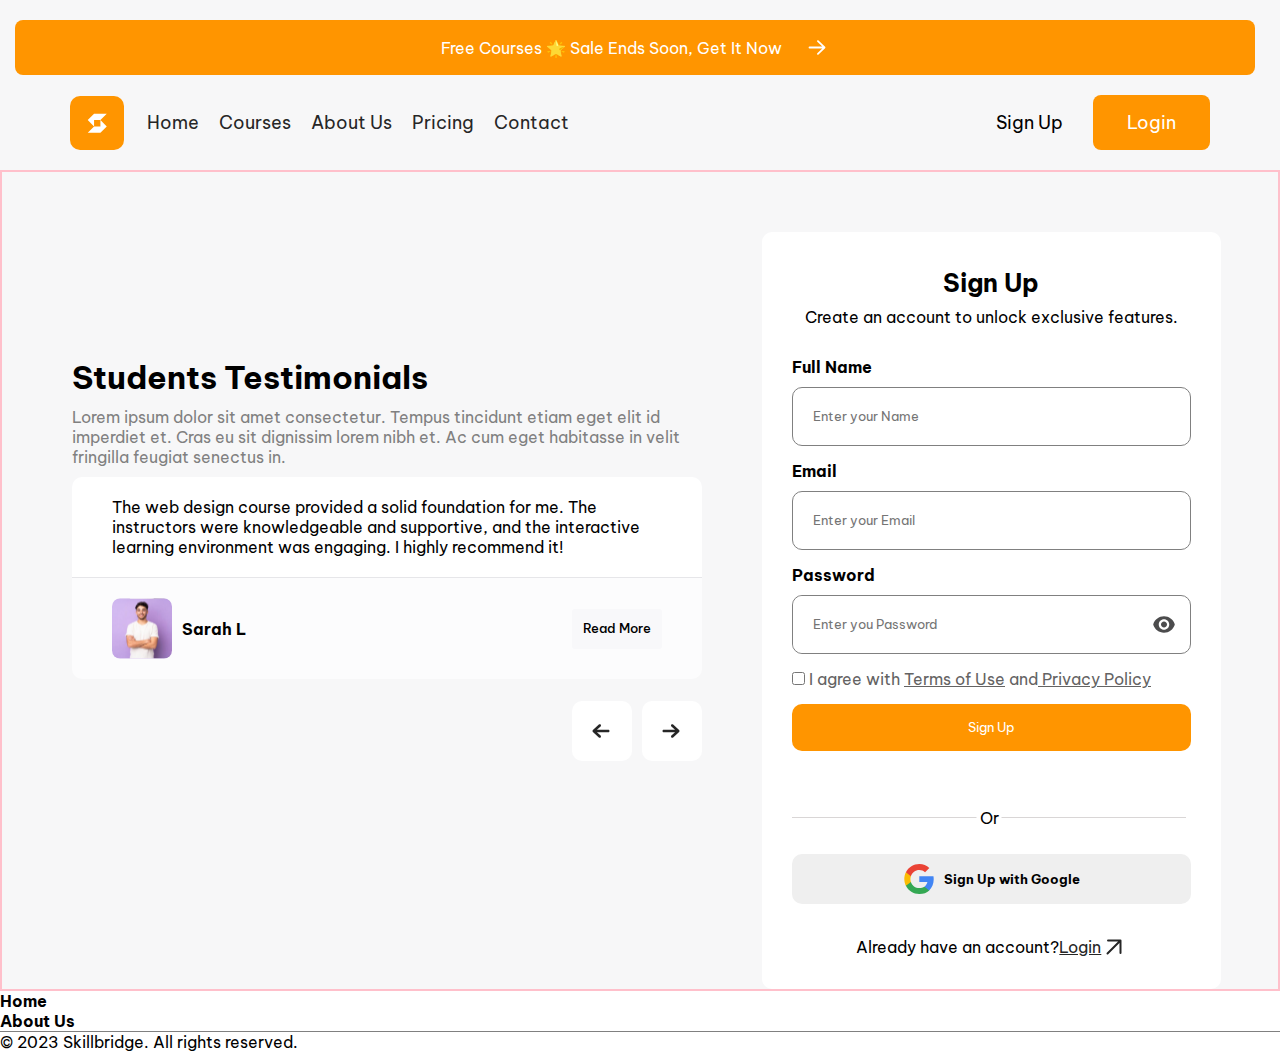
==== html/index.html @ f567336f "sign up page" ====
<!DOCTYPE html>
<html lang="en">
<head>
    <meta charset="UTF-8">
    <meta name="viewport" content="width=device-width, initial-scale=1.0">
    <title>skill bridge</title>
    <link rel="stylesheet" href="../style.css"/>
</head>
<body>
    <header>
        <section class="topBanner">
            <p>Free Courses 🌟 Sale Ends Soon, Get It Now</p>
            <img src="../img/stroke.svg" alt="stroke"/>
        </section>
        <section class="navigation_container">
           
            <nav> 
            <div class="logo_container">
               <img src="../img/logo.svg" alt="logo"/>
            </div>
             <ul>
                <li><a href="#home">Home</a></li>
                <li><a href="#courses">Courses</a></li>
                <li><a href="#aboutUs">About Us</a></li>
                <li><a href="#pricing">Pricing</a></li>
                <li><a href="#contact">Contact</a></li>
             </ul>
        </nav>
           <div class="buttons_container">
              <p>Sign Up</p>
              <button class="login_btn">Login</button>
           </div>
        </section>
    </header>
    <main>
        <section class="testimonial_container">
           <div class="top_container"> 
            <h1>Students Testimonials</h1>
             <p>
                Lorem ipsum dolor sit amet consectetur. Tempus tincidunt etiam eget elit id imperdiet et. Cras eu sit dignissim lorem nibh et. Ac cum eget habitasse in velit fringilla feugiat senectus in.
             </p>
            </div>
            <div class="bottom_container">
               <div class="desc">
                <p>The web design course provided a solid foundation for me. The instructors were knowledgeable and supportive, and the interactive learning environment was engaging. I highly recommend it!</p>
               </div>
               <div class="profile_container">
                  <div class="profile">
                     <img src="../img/avatar.svg" alt="avatar"/>
                     <p>Sarah L</p>
                  </div>
                  <button class="read_more_btn">Read More</button>
               </div>

            </div>
            <div class="buttons_container">
                <button><img src="../img/backward_arrow.svg"/></button>
                <button><img src="../img/forward_arrow.svg"/></button>
            </div>
        </section>
        <section class="sign_up_container">
           <div class="text_container">
            <p class="heading">Sign Up</p>
            <p>Create an account to unlock exclusive features.</p>
           </div>
           <form>
              <div class="main_container">
                <div class="sub_container">
                    <label>Full Name</label>
                    <input type="text" placeholder="Enter your Name"/>
                </div>
                <div class="sub_container">
                    <label>Email</label>
                    <input type="text" placeholder="Enter your Email"/>
                </div>
                <div class="sub_container">
                   <label>Password</label>
                   <div class="password_container">
                      <input type="text" placeholder="Enter you Password"/>
                      <img src="../img/password_icon.svg" alt="password icon"/>
                   </div> 
                </div>
                <div class="checkbox_container">
                    <input type="checkbox"/>
                    <label>I agree with <a href="#">Terms of Use</a> and<a href="#"> Privacy Policy</a></label>
                </div>
                <button class="sign_up_btn">Sign Up</button>
            </div>
        </form>
        <div class="horizontal_line"></div>
        <button class="google_signup_btn" onclick="window.location.href ='www.google.com'"><img src="../img/google_logo.svg"/>Sign Up with Google</button>
        <div class="login_link">
            <p>Already have an account?</p>
            <a href="#">Login</a>
            <img src="../img/login_arrow.svg" alt="login"/></p>
        </div>
        </section>
    </main>
    <footer>
        <section class="top_footer">
            <aside></aside>
            <div class="links_container">
                <div class="home">
                    <h4>Home</h4>
                </div>
                <div class="about_us">
                    <h4>About Us</h4>
                </div>
                <div></div>
            </div>
        </section>
        <section class="bottom_footer">
            <p>© 2023 Skillbridge. All rights reserved.</p>
        </section>
    </footer>
</body>
</html>
---- style.css ----
@import url('https://fonts.googleapis.com/css2?family=Be+Vietnam+Pro&display=swap');

:root{
    --white : #FFFFFF;
    --orange : #FF9500;
    --grey : #262626;
}

*{
    margin: 0;
    padding: 0;
    box-sizing: border-box;
    font-family: 'Be Vietnam Pro';
}
body{
background: #F7F7F8;
}

header > .topBanner{
    background:var(--orange);
    color: var(--white);
    border-radius: 8px;
    height: 55px;
    width:1240px;
    margin: 20px 15px;
    padding: 14px 0 14px 0;
    display: flex;
    align-items: center;
    justify-content: center;
    gap:23px;
}

header  .topBanner  p ,img{
    background: transparent;
}

header > .navigation_container {
    height: 55px;
    width:1240px;
    margin: 20px;
    /* border: 2px solid red; */
    color: black;
    padding: 20px 50px;

    display: flex;
    align-items: center;
    justify-content: space-between;
    font-size: 18px;
    font-weight: 400;
}

header > .navigation_container > nav{
    display: flex;
    gap:23px;
}

header > .navigation_container > nav > .logo_container{
    background: var(--orange);
    height: 54px;
    width: 54px;
    border-radius: 10px;
    display: flex;
    align-items: center;
    justify-content: center;
}

header > .navigation_container > nav > .logo_container > img{
    height: 24px;
    width:24px;
}

header > .navigation_container > nav > ul{
    display: flex;
    align-items: center;
    gap: 20px;
    /* border: 2px solid rgb(174, 255, 0); */
    list-style: none;
}

header > .navigation_container > nav > ul > li > a{
   text-decoration: none;
   color:var(--grey)   
}

.navigation_container > .buttons_container{
   display: flex;
   align-items: center;
   gap: 30px;
}



.login_btn {
    background-color: var(--orange);
    color: var(--white);
    font-size: 18px;
    font-weight: 400;
    border: none;
    border-radius: 8px;
    outline:none;
    height: 55px;
    width: 117px;
}

main{
    padding: 20px 30px 0px 70px ;
    display: flex;
    gap : 60px;
    border: 2px solid pink;
}

main > .testimonial_container{
    display: flex;
    flex-direction: column;
    gap:20px;
    margin-top:165px;
}

main > .testimonial_container > .top_container
{
    height: 100px;
    width:630px;
    display: flex;
    flex-direction: column;
    gap:10px;
    /* border: 2px solid red; */
}

main > .testimonial_container > .top_container >p
{
    color: grey;
}

main > .testimonial_container > .bottom_container{
    width: 630px;
    height:204px;
    /* border: 2px solid rgb(13, 255, 0); */
    /* border-radius: 10px; */
}
main > .testimonial_container > .bottom_container > .desc{
    background: var(--white);
    padding: 20px 40px;
    border-radius: 10px 10px 0 0px;
}
main > .testimonial_container > .bottom_container > .profile_container{
    display: flex;
    align-items: center;
    justify-content: space-between;
    padding: 20px 40px;
    background-color:#FCFCFD;
    border-radius: 0px 0px 10px 10px;
    border-top: 1px solid #e6e6e9;
}

main > .testimonial_container > .bottom_container > .profile_container > .profile{
    display: flex;
    align-items: center;
    gap: 10px;
}

main > .testimonial_container > .bottom_container > .profile_container > .profile > p{
    font-weight: bold;
}
.read_more_btn{
  height: 40px;
  width: 90px;
  padding: 3px;
  border: none;
  border-radius: 3px;
  outline: none;
  font-weight:500;
  background-color: #f8f8fa;
}

.testimonial_container > .buttons_container{
    display: flex;
    justify-content: flex-end;
    gap: 10px;
}

.testimonial_container > .buttons_container > button{
    background-color: var(--white);
    border: none;
    border-radius: 10px;
    outline:none;
    height: 60px;
    width:60px;
    padding: 20px;
    display: flex;
    align-items: center;
}


.sign_up_container {
    /* border: 2px solid blue; */
    width:39%;
    border-radius: 10px;
    margin-top: 40px;
    background-color: var(--white);
}

.sign_up_container > .text_container {
    display: flex;
    flex-direction: column;
    align-items: center;
    gap:8px;
    margin-top: 35px;
}

.sign_up_container > .text_container > .heading{
    font-size: 25px;
    font-weight: bold;
}

.sign_up_container > .text_container
{
  background-color: #FFFFFF;
}

.sign_up_container > form >  .main_container{
    display: flex;
    flex-direction: column;
    gap:15px;
    padding: 30px;
}

.sign_up_container > form >  .main_container > .sub_container{
    display: flex;
    flex-direction: column;
    gap:10px;
}

.sub_container [type="text"]{
    padding: 20px;
    border: 1px solid grey;
    outline: none;
    border-radius: 10px;
}
.sub_container > label {
    font-weight: bold;
}

.sub_container > .password_container {
    display: flex;
    align-items: center;
    gap:150px;
    border: 1px solid grey;
    border-radius: 10px;
}
.sub_container > .password_container > input{
    border:none;
}

form > .main_container > .sign_up_btn{
    background-color: var(--orange);
    outline: none;
    border: none;
    border-radius: 10px;
    color: var(--white);
    padding: 15px 40px;
}

form > .main_container > .checkbox_container,
form > .main_container > .checkbox_container > label > a{
    color: #646363;
}

.sign_up_container > .horizontal_line{
    position: relative;
    height: 1px;
    width: 86%;
    background-color:rgb(217, 214, 214);
    margin: 36px 30px;
}

.horizontal_line::before{
    content: 'Or';
    padding: 3px;
    position: absolute;
    background-color: #FFFFFF;
    color: #000;
    top: 50%;
    left: 50%;
    transform: translate(-50%,-50%);
}

.google_signup_btn{
    border: none;
    border-radius: 10px;
    outline:none;
    padding: 10px;
    display: flex;
    align-items: center;
    justify-content: center;
    gap:10px;
    margin: 10px 30px;
    width:87%;
    font-weight: bold;
}
.login_link {
    display: flex;
    align-items: center;
    justify-content: center;
    margin: 30px;
}
.login_link > a {
    color:var(--grey);
}

footer{
    background-color: var(--white);
}
footer > .bottom_footer{
    border-top: 1px solid grey;
}
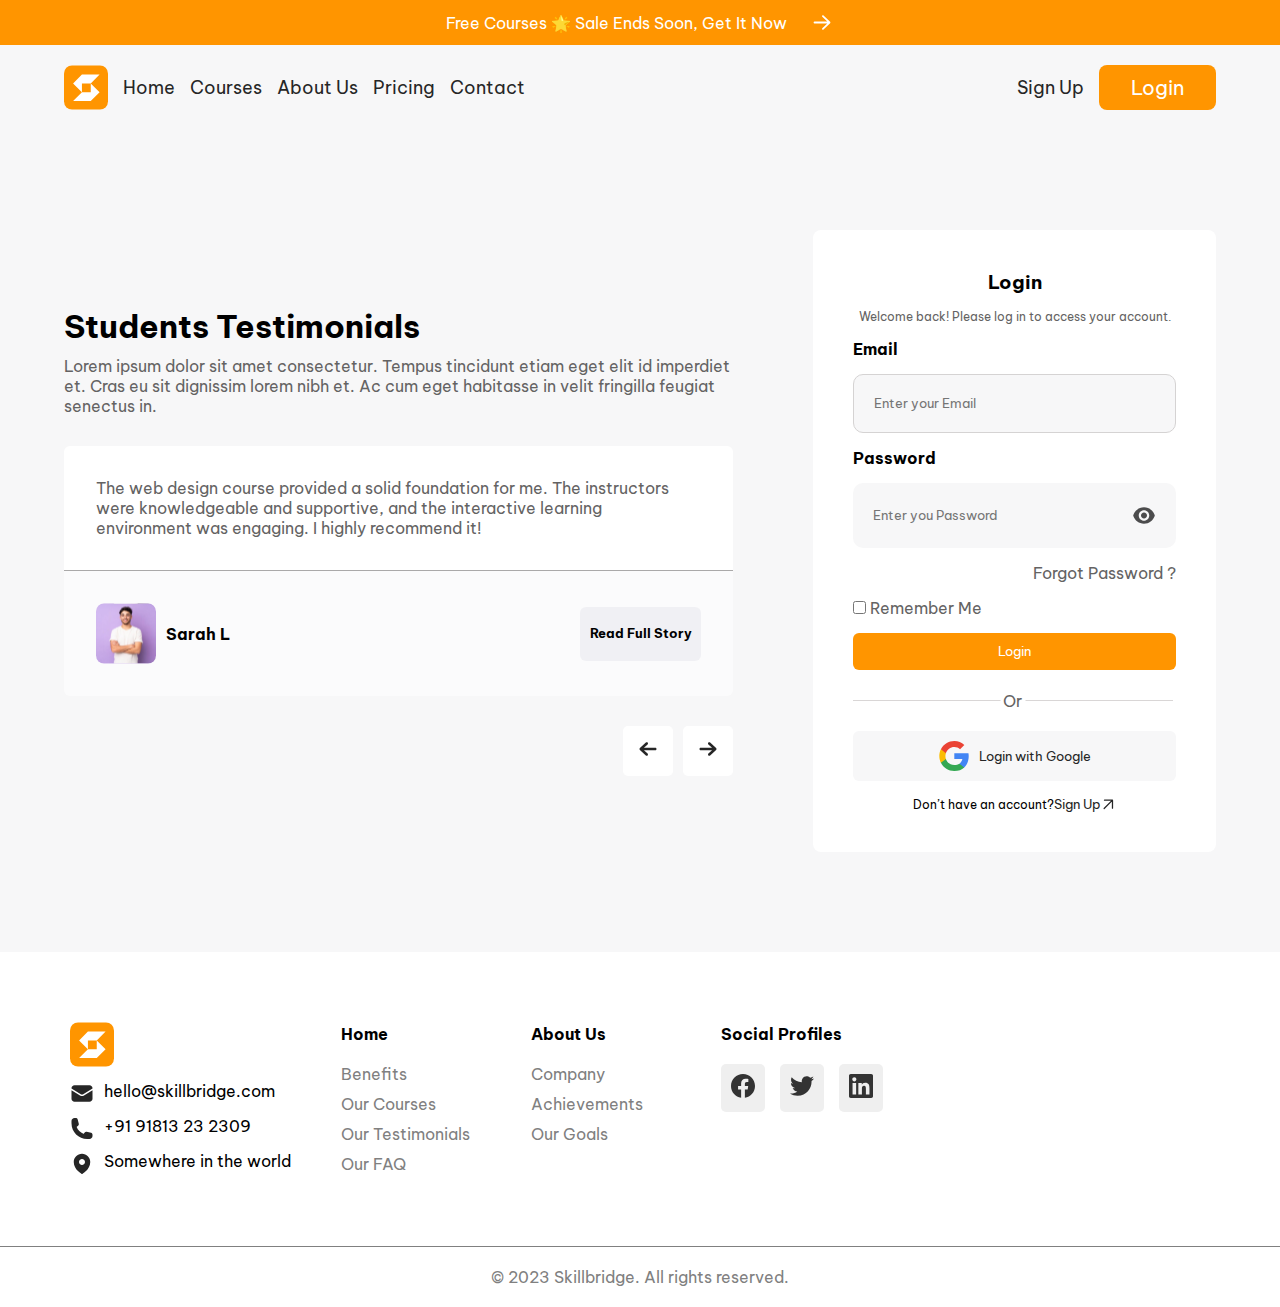
==== commit cdaccbde: "responsive code of login -> footer" ====
--- a/html/index.html
+++ b/html/index.html
@@ -1,117 +1,153 @@
 <!DOCTYPE html>
 <html lang="en">
+
 <head>
     <meta charset="UTF-8">
     <meta name="viewport" content="width=device-width, initial-scale=1.0">
     <title>skill bridge</title>
-    <link rel="stylesheet" href="../style.css"/>
+    <link rel="stylesheet" href="../css/index.css" />
+    <link rel="icon" href="../img/title_logo_icon.svg" type="image/x-icon">
 </head>
+
 <body>
     <header>
-        <section class="topBanner">
+        <section class="top_banner">
             <p>Free Courses 🌟 Sale Ends Soon, Get It Now</p>
-            <img src="../img/stroke.svg" alt="stroke"/>
+            <img src="../img/stroke.svg" alt="stroke" />
         </section>
-        <section class="navigation_container">
-           
-            <nav> 
-            <div class="logo_container">
-               <img src="../img/logo.svg" alt="logo"/>
+        <section class="sub_header">
+            <nav>
+                <img src="../img/logo.svg" alt="logo" />
+                <ul>
+                    <li><a href="home.html">Home</a></li>
+                    <li><a href="courses.html">Courses</a></li>
+                    <li><a href="about.html">About Us</a></li>
+                    <li><a href="pricing.html">Pricing</a></li>
+                    <li><a href="contact.html">Contact</a></li>
+                </ul>
+            </nav>
+            <div class="login_sign_up_button_container">
+                <a href="./sign_up.html">Sign Up</a>
+                <button class="login_button" onclick="window.location.href='../html/index.html'">Login</button>
+                <div class="hamburger">
+                    <img src="../img/hamburger.svg" alt="hamburger"/>
+                </div>
             </div>
-             <ul>
-                <li><a href="#home">Home</a></li>
-                <li><a href="#courses">Courses</a></li>
-                <li><a href="#aboutUs">About Us</a></li>
-                <li><a href="#pricing">Pricing</a></li>
-                <li><a href="#contact">Contact</a></li>
-             </ul>
-        </nav>
-           <div class="buttons_container">
-              <p>Sign Up</p>
-              <button class="login_btn">Login</button>
-           </div>
         </section>
     </header>
-    <main>
+    <main class="main_container">
         <section class="testimonial_container">
-           <div class="top_container"> 
-            <h1>Students Testimonials</h1>
-             <p>
-                Lorem ipsum dolor sit amet consectetur. Tempus tincidunt etiam eget elit id imperdiet et. Cras eu sit dignissim lorem nibh et. Ac cum eget habitasse in velit fringilla feugiat senectus in.
-             </p>
+            <div class="testimonial_description">
+                <h1>Students Testimonials</h1>
+                <p>
+                    Lorem ipsum dolor sit amet consectetur. Tempus tincidunt etiam eget elit id imperdiet et. Cras eu
+                    sit dignissim lorem nibh et. Ac cum eget habitasse in velit fringilla feugiat senectus in.
+                </p>
             </div>
-            <div class="bottom_container">
-               <div class="desc">
-                <p>The web design course provided a solid foundation for me. The instructors were knowledgeable and supportive, and the interactive learning environment was engaging. I highly recommend it!</p>
-               </div>
-               <div class="profile_container">
-                  <div class="profile">
-                     <img src="../img/avatar.svg" alt="avatar"/>
-                     <p>Sarah L</p>
-                  </div>
-                  <button class="read_more_btn">Read More</button>
-               </div>
+            <div class="comments_container">
+                <!-- <div class="comment"> -->
+                    <p>The web design course provided a solid foundation for me. The instructors were knowledgeable and
+                        supportive, and the interactive learning environment was engaging. I highly recommend it!</p>
+                <!-- </div> -->
+                <div class="profile_container">
+                    <div class="profile">
+                        <img src="../img/avatar.svg" alt="avatar" />
+                        <p>Sarah L</p>
+                    </div>
+                    <button class="read_more_button">Read Full Story</button>
+                </div>
 
             </div>
-            <div class="buttons_container">
-                <button><img src="../img/backward_arrow.svg"/></button>
-                <button><img src="../img/forward_arrow.svg"/></button>
+            <div class="button_container">
+                <button><img src="../img/backward_arrow.svg" /></button>
+                <button><img src="../img/forward_arrow.svg" /></button>
             </div>
         </section>
-        <section class="sign_up_container">
-           <div class="text_container">
-            <p class="heading">Sign Up</p>
-            <p>Create an account to unlock exclusive features.</p>
-           </div>
-           <form>
-              <div class="main_container">
-                <div class="sub_container">
-                    <label>Full Name</label>
-                    <input type="text" placeholder="Enter your Name"/>
-                </div>
-                <div class="sub_container">
-                    <label>Email</label>
-                    <input type="text" placeholder="Enter your Email"/>
-                </div>
-                <div class="sub_container">
-                   <label>Password</label>
-                   <div class="password_container">
-                      <input type="text" placeholder="Enter you Password"/>
-                      <img src="../img/password_icon.svg" alt="password icon"/>
-                   </div> 
-                </div>
-                <div class="checkbox_container">
-                    <input type="checkbox"/>
-                    <label>I agree with <a href="#">Terms of Use</a> and<a href="#"> Privacy Policy</a></label>
-                </div>
-                <button class="sign_up_btn">Sign Up</button>
-            </div>
+        <form class="login_container">
+                    <h3>Login</h3>
+                    <p class="login_welcome">Welcome back! Please log in to access your account.</p>
+                    <div class="input_container">
+                        <label>Email</label>
+                        <input type="text" placeholder="Enter your Email" />
+                    </div>
+                    <div class="input_container">
+                        <label>Password</label>
+                        <div class="password_container">
+                            <input type="password" placeholder="Enter you Password" />
+                            <img src="../img/password_icon.svg" alt="password icon" />
+                        </div>
+                    </div>
+                    <div class="forgot_password">
+                        <a href="#">Forgot Password ?</a>
+                    </div>
+                    <div class="check_box_container">
+                        <input type="checkbox" />
+                        <label>Remember Me</label>
+                    </div>
+                    <button class="login_submit_button" type="submit" formaction="home.html">Login</button>
+                    <div class="horizontal_line"></div>
+                    <button class="google_login_button" onclick="window.location.href ='www.google.com'"><img
+                            src="../img/google_logo.svg" />Login with Google</button>
+                    <div class="login_link">
+                        <p>Don’t have an account?</p>
+                        <a href="sign_up.html"> Sign Up</a>
+                        <img src="../img/login_arrow.svg" alt="login" /></p>
+                    </div>
         </form>
-        <div class="horizontal_line"></div>
-        <button class="google_signup_btn" onclick="window.location.href ='www.google.com'"><img src="../img/google_logo.svg"/>Sign Up with Google</button>
-        <div class="login_link">
-            <p>Already have an account?</p>
-            <a href="#">Login</a>
-            <img src="../img/login_arrow.svg" alt="login"/></p>
-        </div>
-        </section>
     </main>
     <footer>
         <section class="top_footer">
-            <aside></aside>
+            <section class ="contact">
+                <div class="logo_container">
+                    <img src="../img/logo.svg" alt="logo" />
+                </div>
+                <div class="sub_container">
+                    <img src="../img/mail_icon.svg" alt="mail" />
+                    <p>hello@skillbridge.com</p>
+                </div>
+                <div class="sub_container">
+                    <img src="../img/phone_icon.svg" alt="phone number" />
+                    <p>+91 91813 23 2309</p>
+                </div>
+                <div class="sub_container">
+                    <img src="../img/location_icon.svg" alt="location" />
+                    <p>Somewhere in the world</p>
+                </div>
+            </section>    
             <div class="links_container">
+               <div class="home_about">
                 <div class="home">
                     <h4>Home</h4>
+                    <ul>
+                        <li><a href="./home.html#benefits">Benefits</a></li>
+                        <li><a href="./home.html#our_courses">Our Courses</a></li>
+                        <li><a href="./home.html#our_testimonials">Our Testimonials</a></li>
+                        <li><a href="./home.html#our_faq">Our FAQ</a></li>
+                    </ul>
                 </div>
                 <div class="about_us">
                     <h4>About Us</h4>
+                    <ul>
+                        <li><a href="./about.html#">Company</a></li>
+                        <li><a href="./about.html#">Achievements</a></li>
+                        <li><a href="./about.html#">Our Goals</a></li>
+                    </ul>
                 </div>
-                <div></div>
+            </div> 
+                <div class="social_profile">
+                    <h4>Social Profiles</h4>
+                    <div class="social_profile_container">
+                        <button><img src="../img/fb_icon.svg" /></button>
+                        <button><img src="../img/twitter_logo.svg" /></button>
+                        <button><img src="../img/linkedin_icon.svg" /></button>
+                    </div>
+                </div>
             </div>
         </section>
         <section class="bottom_footer">
             <p>© 2023 Skillbridge. All rights reserved.</p>
         </section>
-    </footer>
+    </footer> 
 </body>
+
 </html>--- a/css/index.css
+++ b/css/index.css
@@ -0,0 +1,577 @@
+@import url('https://fonts.googleapis.com/css2?family=Be+Vietnam+Pro&display=swap');
+
+:root{
+    --white : #FFFFFF;
+    --orange : #FF9500;
+    --black : #262626;
+    --background: #F7F7F8;
+
+}
+
+*{
+    margin: 0;
+    padding: 0;
+    box-sizing: border-box;
+    font-family: 'Be Vietnam Pro';
+}
+
+body{
+    background: #F7F7F8;
+}
+
+header{
+    max-width: 100%;
+
+}
+
+.top_banner{
+    background:var(--orange);
+    color: var(--white);
+    width: 100%;
+    padding: 10px;
+    display: flex;
+    align-items: center;
+    justify-content: center;
+    gap:23px;
+}
+
+header  .sub_header {
+    width:90%;
+    margin: 0 auto;
+    color: var(--black);
+    padding: 20px 0px;
+
+    display: flex;
+    /* align-items: center; */
+    justify-content: space-between;
+    font-size: 18px;
+    font-weight: 400;
+}
+
+nav,nav ul,
+.login_sign_up_button_container
+{
+    display: flex;
+    align-items: center;
+    gap: 15px;
+}
+li{
+    list-style: none;
+}
+a{
+    text-decoration: none;
+    color: var(--black);
+}
+
+.login_button {
+        background-color: var(--orange);
+        color: var(--white);
+        font-size:20px;
+        border: none;
+        outline:none;
+        border-radius: 8px;
+        width: 117px;
+        padding: 10px;
+}
+
+.hamburger{
+    display: none;
+}
+
+.main_container{
+    max-width: 90%;
+    margin: 0 auto;
+    padding: 100px 0px;
+    display: flex;
+    gap:80px;
+}
+
+.testimonial_container{
+    width: 70%;
+    display: flex;
+    flex-direction: column;
+    gap:30px;
+    margin: auto 0;
+}
+
+.testimonial_description{
+    display: flex;
+    flex-direction: column;
+    gap:10px;
+}
+
+.testimonial_description p,
+.comments_container > p{
+    color:#646363;
+}
+
+
+.testimonial_container > .button_container{
+    display: flex;
+    justify-content: flex-end;
+    gap: 10px;
+}
+
+.button_container button{
+    width: 50px;
+    height: 50px;
+    background-color: var(--white);
+    border: none;
+    outline: none;
+    border-radius: 5px;
+}
+
+
+.login_container{
+    width: 40%;
+    border-radius: 8px;
+    background-color: var(--white);
+    padding: 40px;
+    display: flex;
+    flex-direction: column;
+    gap:15px;
+}
+
+.login_container h3{
+    text-align: center;
+}
+
+.login_container p{
+    text-align: center;
+    font-size: 12px;
+    color:#646363;
+}
+
+.input_container{
+    display: flex;
+    flex-direction: column;
+    gap: 15px;
+    width: 100%;
+}
+
+.input_container [type="text"]{
+    padding: 20px;
+    border: 1px solid rgb(213, 211, 211);
+    outline: none;
+    border-radius: 10px;
+    background-color: var(--background);
+}
+.input_container > label {
+    font-weight: bold;
+}
+
+.input_container [type="password"] {
+    border: none;
+    outline:none;
+    background-color: transparent;
+}
+
+.password_container {
+    width: 100%;
+    display: flex;
+    align-items: center;
+    /* justify-content: space-between; */
+    gap: 90px;
+    padding: 20px;
+    /* border: 1px solid rgb(213, 211, 211); */
+    border-radius: 10px;
+    background-color: var(--background);
+}
+
+.forgot_password{
+    display: flex;
+    justify-content: flex-end;
+}
+
+.forgot_password a ,
+.check_box_container{
+    color:#646363;
+}
+
+.login_submit_button{
+    width: 100%;
+    background-color: var(--orange);
+    color: var(--white);
+    outline: none;
+    border: none;
+    border-radius: 6px;
+    padding: 10px;
+}
+
+.google_login_button{
+    width: 100%;
+    background-color: var(--background);
+    color: var(--black);
+    outline: none;
+    border: none;
+    border-radius: 6px;
+    padding: 10px;
+    display: flex;
+    align-items: center;
+    justify-content: center;
+    gap:10px;
+}
+
+.login_link{
+    display: flex;
+    align-items: center;
+    justify-content: center;
+    /* color: var(--black); */
+}
+
+.login_link p{
+    color: #000;
+}
+
+.login_link > a {
+    font-size: 13px;
+}
+
+.login_link img{
+    width: 16px;
+}
+
+
+.profile_container{
+    display: flex;
+    align-items: center;
+    justify-content: space-between;
+    padding: 2rem;
+    border-radius: 0px 0px 6px 6px ;
+    background-color: #ffffff89;
+}
+.profile{
+    display: flex;
+    align-items: center;
+    gap:10px;
+    font-weight: bold;
+}
+.read_more_button{
+    height:6vh;
+    width: 20%;
+    padding: 6px;
+    border-radius: 6px;
+    border: none;
+    outline: none;
+    font-weight:bold;
+    background-color: #f0f0f4fa;
+}
+.comments_container > p{
+    background-color: var(--white);
+    border-bottom: 1px solid rgb(170, 169, 169);
+    border-radius: 6px 6px 0px 0px;
+    padding: 2rem;
+}
+
+.horizontal_line{
+    position: relative;
+    height: 1px;
+    width: 99%;
+    background-color:rgb(217, 214, 214);
+    margin: 15px 0px;
+}
+
+.horizontal_line::before{
+    content: 'Or';
+    padding: 3px;
+    position: absolute;
+    background-color: #FFFFFF;
+    color: #646363;
+    top: 50%;
+    left: 50%;
+    transform: translate(-50%,-50%);
+}
+
+
+footer{
+    width: 100%;
+    background-color: var(--white);
+}
+
+footer > .top_footer {
+    display: flex;
+    align-items: center;
+    gap: 50px;
+    /* justify-content:space-between; */
+    padding: 70px;
+}
+
+footer > .top_footer > .contact {
+    display: flex;
+    flex-direction: column;
+    gap:10px;
+    /* width:100%; */
+}
+
+.sub_container {
+    display: flex;
+    gap:10px;
+}
+
+.links_container {
+    display: flex;
+    align-items: flex-start;
+    gap: 30px;
+}
+
+.links_container  a,
+.forgot_password  p  a{
+    text-decoration: none;
+    color: grey;
+}
+
+.home_about{
+    display: flex;
+    gap: 30px;
+}
+
+.home,
+.about_us ,
+.social_profile{
+   width:160px;
+   display: flex;
+   flex-direction: column;
+   gap:20px;
+}
+
+.home > ul ,
+.about_us > ul {
+    display: flex;
+    flex-direction: column;
+    gap:10px;
+}
+
+.top_footer > .links_container > .social_profile > .social_profile_container{
+    display: flex;
+    gap:15px;
+}
+
+.top_footer > .links_container > .social_profile > .social_profile_container button{
+  padding:10px;
+  border:none;
+  border-radius: 5px;
+  outline:none;
+}
+
+footer > .bottom_footer{
+    border-top: 1px solid grey;
+    text-align: center;
+    padding: 20px;
+    color: grey;
+}
+
+
+/*Mobile Screen*/
+
+@media (max-width: 480px){
+    /* Footer styles */
+    footer {
+            width: 100%;
+            background-color: #fff;
+        }
+        
+        .top_footer {
+            padding: 20px;
+            display: flex;
+            flex-wrap: wrap;
+            gap: 30px;
+        }
+        
+        .contact,
+        .social_profile {
+            width: 100%;
+        }
+
+        .links_container{
+            width: 100%;
+            flex-direction: column;
+        }
+        
+        .contact > .sub_container{
+             display: flex;
+             gap:10px;
+            }
+            
+          .links_container a,
+          .forgot_password p a {
+              color: grey;
+            }
+            
+            .home_about {
+                width: 80%;
+                display: flex;
+                /* flex-wrap: wrap; */
+                gap: 20px;
+            }
+            
+          .home,
+          .about_us,
+          .social_profile {
+              width: 100%;
+            }
+            
+            .home > ul,
+            .about_us > ul {
+                display: flex;
+                flex-direction: column;
+                gap: 10px;
+            }
+            
+            .top_footer .links_container .social_profile .social_profile_container button {
+                padding: 10px;
+                border: none;
+                border-radius: 5px;
+                outline: none;
+            }
+            
+            .bottom_footer {
+                border-top: 1px solid grey;
+                text-align: center;
+                padding: 20px;
+                color: grey;
+          }
+
+          nav ul li a{
+              display: none;
+        }
+
+        .login_sign_up_button_container {
+            display: flex;
+            gap: 10px;
+            font-size: 12px;
+        }
+        .hamburger {
+            display: block;
+        }
+    nav ul {
+        gap:10px;
+    }
+    .main_container{
+        flex-direction: column-reverse;
+    }
+    .login_container,
+    .testimonial_container{
+        width: 84%;
+        margin: 0 auto;
+    }
+
+    .testimonial_container .button_container{
+        justify-content: center;
+    }
+    
+    .read_more_button{
+        width: 40%;
+        font-size:10px;
+    }
+
+
+    .password_container{
+        /* width: 30%; */
+        gap: 30px;
+    }
+
+    footer > .top_footer {
+        padding: 30px;
+    }
+}
+
+@media(max-width:430px){
+    .top_banner {
+        padding: 2px;
+        font-size: 10px;
+    }
+    nav{
+        gap: 5px;
+    }
+
+    header .sub_header{
+        padding: 5px;
+    }
+
+    .login_sign_up_button_container a{
+         font-size: 10px;
+    }
+    .login_button{
+        padding: 2px;
+    }
+
+    .profile_container{
+        padding: 1rem;
+    }
+
+    input[type="password"]{
+        width:80%;
+    }
+
+    .password_container{
+        /* width: 30%; */
+        gap: 5px;
+    }
+
+    .contact .sub_container{
+        font-size: 12px;
+    }
+
+    .home_about{
+      font-size:10px;
+    }
+
+    @media (max-width : 340px){
+
+
+        .contact > .sub_container img {
+            width: 20px;
+        }
+
+        .home_about{
+            font-size: 8px;
+        }
+
+        .social_profile {
+            font-size: 8px;
+        }
+
+        .top_footer .social_profile > .social_profile_container  button  img {
+            width: 15px;
+        }
+
+        .bottom_footer{
+            font-size: 10px;
+        }
+    }
+    
+}
+
+/* laptop */
+
+@media (max-width:880px){
+    footer > .top_footer {
+        padding: 30px;
+    }
+
+    .links_container , .home_about{
+        gap: 10px;
+    }
+
+    @media (max-width:795px){
+
+        footer > .top_footer {
+            gap:10px;
+        }
+        .links_container{
+            width: 60%;
+            font-size: 15px;
+        }
+        .contact ,.home_about{
+            font-size: 15px;
+        }
+
+        .social_profile_container > button {
+            padding: 2px;
+        }
+
+        .social_profile_container button img{
+            width: 12px;
+        }
+    }
+}
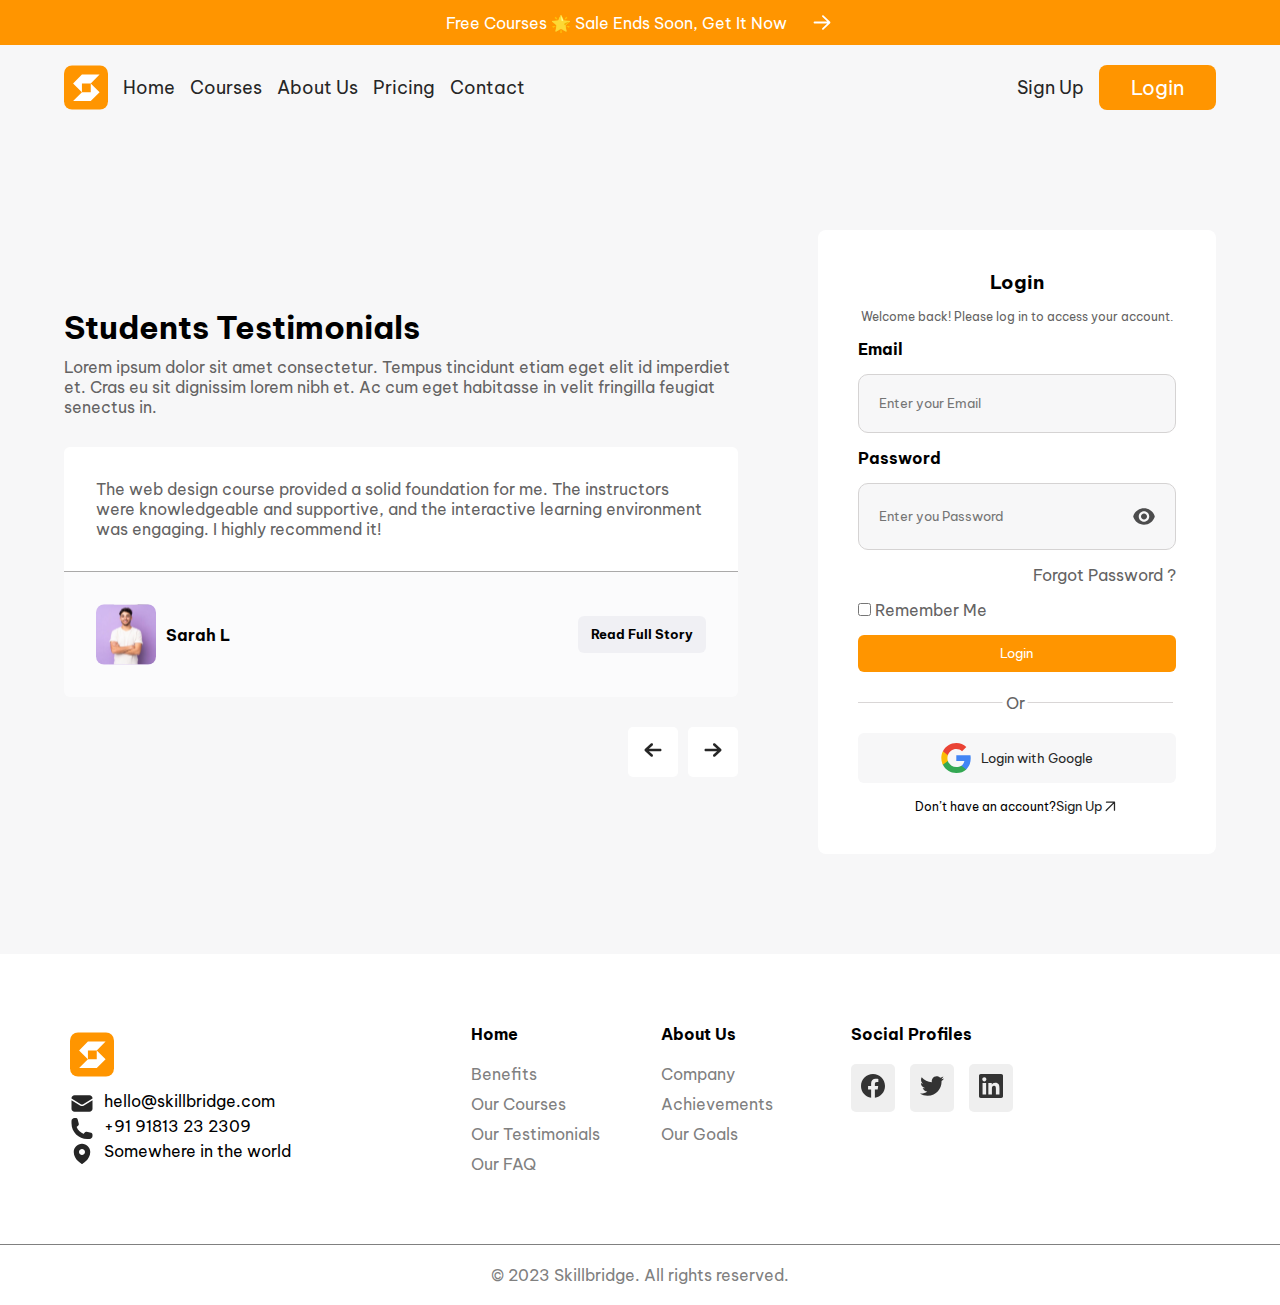
==== commit b6fe7aee: "login and sign up responsive code" ====
--- a/html/index.html
+++ b/html/index.html
@@ -30,7 +30,7 @@
                 <a href="./sign_up.html">Sign Up</a>
                 <button class="login_button" onclick="window.location.href='../html/index.html'">Login</button>
                 <div class="hamburger">
-                    <img src="../img/hamburger.svg" alt="hamburger"/>
+                    <img src="../img/hamburger.svg" alt="hamburger" />
                 </div>
             </div>
         </section>
@@ -46,8 +46,8 @@
             </div>
             <div class="comments_container">
                 <!-- <div class="comment"> -->
-                    <p>The web design course provided a solid foundation for me. The instructors were knowledgeable and
-                        supportive, and the interactive learning environment was engaging. I highly recommend it!</p>
+                <p>The web design course provided a solid foundation for me. The instructors were knowledgeable and
+                    supportive, and the interactive learning environment was engaging. I highly recommend it!</p>
                 <!-- </div> -->
                 <div class="profile_container">
                     <div class="profile">
@@ -64,76 +64,78 @@
             </div>
         </section>
         <form class="login_container">
-                    <h3>Login</h3>
-                    <p class="login_welcome">Welcome back! Please log in to access your account.</p>
-                    <div class="input_container">
-                        <label>Email</label>
-                        <input type="text" placeholder="Enter your Email" />
-                    </div>
-                    <div class="input_container">
-                        <label>Password</label>
-                        <div class="password_container">
-                            <input type="password" placeholder="Enter you Password" />
-                            <img src="../img/password_icon.svg" alt="password icon" />
-                        </div>
-                    </div>
-                    <div class="forgot_password">
-                        <a href="#">Forgot Password ?</a>
-                    </div>
-                    <div class="check_box_container">
-                        <input type="checkbox" />
-                        <label>Remember Me</label>
-                    </div>
-                    <button class="login_submit_button" type="submit" formaction="home.html">Login</button>
-                    <div class="horizontal_line"></div>
-                    <button class="google_login_button" onclick="window.location.href ='www.google.com'"><img
-                            src="../img/google_logo.svg" />Login with Google</button>
-                    <div class="login_link">
-                        <p>Don’t have an account?</p>
-                        <a href="sign_up.html"> Sign Up</a>
-                        <img src="../img/login_arrow.svg" alt="login" /></p>
-                    </div>
+            <h3>Login</h3>
+            <p class="login_welcome">Welcome back! Please log in to access your account.</p>
+            <div class="input_container">
+                <label>Email</label>
+                <input type="text" placeholder="Enter your Email" />
+            </div>
+            <div class="input_container">
+                <label>Password</label>
+                <div class="password_container">
+                    <input type="password" placeholder="Enter you Password" />
+                    <img src="../img/password_icon.svg" alt="password icon" />
+                </div>
+            </div>
+            <div class="forgot_password">
+                <a href="#">Forgot Password ?</a>
+            </div>
+            <div class="check_box_container">
+                <input type="checkbox" />
+                <label>Remember Me</label>
+            </div>
+            <button class="login_submit_button" type="submit" formaction="home.html">Login</button>
+            <div class="horizontal_line"></div>
+            <button class="google_login_button" onclick="window.location.href ='www.google.com'"><img
+                    src="../img/google_logo.svg" />Login with Google</button>
+            <div class="login_link">
+                <p>Don’t have an account?</p>
+                <a href="sign_up.html"> Sign Up</a>
+                <img src="../img/login_arrow.svg" alt="login" /></p>
+            </div>
         </form>
     </main>
     <footer>
         <section class="top_footer">
-            <section class ="contact">
+            <section class="contact">
                 <div class="logo_container">
                     <img src="../img/logo.svg" alt="logo" />
                 </div>
-                <div class="sub_container">
-                    <img src="../img/mail_icon.svg" alt="mail" />
-                    <p>hello@skillbridge.com</p>
+                <section class="sub_container_section">
+                    <div class="sub_container">
+                        <img src="../img/mail_icon.svg" alt="mail" />
+                        <p>hello@skillbridge.com</p>
+                    </div>
+                    <div class="sub_container">
+                        <img src="../img/phone_icon.svg" alt="phone number" />
+                        <p>+91 91813 23 2309</p>
+                    </div>
+                    <div class="sub_container">
+                        <img src="../img/location_icon.svg" alt="location" />
+                        <p>Somewhere in the world</p>
+                    </div>
+                </section>
+            </section>
+            <div class="links_container">
+                <div class="home_about">
+                    <div class="home">
+                        <h4>Home</h4>
+                        <ul>
+                            <li><a href="./home.html#benefits">Benefits</a></li>
+                            <li><a href="./home.html#our_courses">Our Courses</a></li>
+                            <li><a href="./home.html#our_testimonials">Our Testimonials</a></li>
+                            <li><a href="./home.html#our_faq">Our FAQ</a></li>
+                        </ul>
+                    </div>
+                    <div class="about_us">
+                        <h4>About Us</h4>
+                        <ul>
+                            <li><a href="./about.html#">Company</a></li>
+                            <li><a href="./about.html#">Achievements</a></li>
+                            <li><a href="./about.html#">Our Goals</a></li>
+                        </ul>
+                    </div>
                 </div>
-                <div class="sub_container">
-                    <img src="../img/phone_icon.svg" alt="phone number" />
-                    <p>+91 91813 23 2309</p>
-                </div>
-                <div class="sub_container">
-                    <img src="../img/location_icon.svg" alt="location" />
-                    <p>Somewhere in the world</p>
-                </div>
-            </section>    
-            <div class="links_container">
-               <div class="home_about">
-                <div class="home">
-                    <h4>Home</h4>
-                    <ul>
-                        <li><a href="./home.html#benefits">Benefits</a></li>
-                        <li><a href="./home.html#our_courses">Our Courses</a></li>
-                        <li><a href="./home.html#our_testimonials">Our Testimonials</a></li>
-                        <li><a href="./home.html#our_faq">Our FAQ</a></li>
-                    </ul>
-                </div>
-                <div class="about_us">
-                    <h4>About Us</h4>
-                    <ul>
-                        <li><a href="./about.html#">Company</a></li>
-                        <li><a href="./about.html#">Achievements</a></li>
-                        <li><a href="./about.html#">Our Goals</a></li>
-                    </ul>
-                </div>
-            </div> 
                 <div class="social_profile">
                     <h4>Social Profiles</h4>
                     <div class="social_profile_container">
@@ -147,7 +149,7 @@
         <section class="bottom_footer">
             <p>© 2023 Skillbridge. All rights reserved.</p>
         </section>
-    </footer> 
+    </footer>
 </body>
 
 </html>--- a/css/index.css
+++ b/css/index.css
@@ -1,42 +1,42 @@
 @import url('https://fonts.googleapis.com/css2?family=Be+Vietnam+Pro&display=swap');
 
-:root{
-    --white : #FFFFFF;
-    --orange : #FF9500;
-    --black : #262626;
+:root {
+    --white: #FFFFFF;
+    --orange: #FF9500;
+    --black: #262626;
     --background: #F7F7F8;
 
 }
 
-*{
+* {
     margin: 0;
     padding: 0;
     box-sizing: border-box;
     font-family: 'Be Vietnam Pro';
 }
 
-body{
+body {
     background: #F7F7F8;
 }
 
-header{
+header {
     max-width: 100%;
 
 }
 
-.top_banner{
-    background:var(--orange);
+.top_banner {
+    background: var(--orange);
     color: var(--white);
     width: 100%;
     padding: 10px;
     display: flex;
     align-items: center;
     justify-content: center;
-    gap:23px;
-}
-
-header  .sub_header {
-    width:90%;
+    gap: 23px;
+}
+
+header .sub_header {
+    width: 90%;
     margin: 0 auto;
     color: var(--black);
     padding: 20px 0px;
@@ -48,71 +48,72 @@
     font-weight: 400;
 }
 
-nav,nav ul,
-.login_sign_up_button_container
-{
+nav,
+nav ul,
+.login_sign_up_button_container {
     display: flex;
     align-items: center;
     gap: 15px;
 }
-li{
+
+li {
     list-style: none;
 }
-a{
+
+a {
     text-decoration: none;
     color: var(--black);
 }
 
 .login_button {
-        background-color: var(--orange);
-        color: var(--white);
-        font-size:20px;
-        border: none;
-        outline:none;
-        border-radius: 8px;
-        width: 117px;
-        padding: 10px;
-}
-
-.hamburger{
+    background-color: var(--orange);
+    color: var(--white);
+    font-size: 20px;
+    border: none;
+    outline: none;
+    border-radius: 8px;
+    width: 117px;
+    padding: 10px;
+}
+
+.hamburger {
     display: none;
 }
 
-.main_container{
+.main_container {
     max-width: 90%;
     margin: 0 auto;
     padding: 100px 0px;
     display: flex;
-    gap:80px;
-}
-
-.testimonial_container{
+    gap: 80px;
+}
+
+.testimonial_container {
     width: 70%;
     display: flex;
     flex-direction: column;
-    gap:30px;
+    gap: 30px;
     margin: auto 0;
 }
 
-.testimonial_description{
+.testimonial_description {
     display: flex;
     flex-direction: column;
-    gap:10px;
-}
-
-.testimonial_description p,
-.comments_container > p{
-    color:#646363;
-}
-
-
-.testimonial_container > .button_container{
+    gap: 10px;
+}
+
+.testimonial_description p {
+    color: #646363;
+}
+
+
+.testimonial_container>.button_container {
     display: flex;
     justify-content: flex-end;
     gap: 10px;
 }
 
-.button_container button{
+.button_container button {
     width: 50px;
     height: 50px;
     background-color: var(--white);
@@ -122,47 +123,48 @@
 }
 
 
-.login_container{
+.login_container {
     width: 40%;
     border-radius: 8px;
     background-color: var(--white);
     padding: 40px;
     display: flex;
     flex-direction: column;
-    gap:15px;
-}
-
-.login_container h3{
+    gap: 15px;
+}
+
+.login_container h3 {
     text-align: center;
 }
 
-.login_container p{
+.login_container p {
     text-align: center;
     font-size: 12px;
-    color:#646363;
-}
-
-.input_container{
+    color: #646363;
+}
+
+.input_container {
     display: flex;
     flex-direction: column;
     gap: 15px;
     width: 100%;
 }
 
-.input_container [type="text"]{
+.input_container [type="text"] {
     padding: 20px;
     border: 1px solid rgb(213, 211, 211);
     outline: none;
     border-radius: 10px;
     background-color: var(--background);
 }
-.input_container > label {
+
+.input_container>label {
     font-weight: bold;
 }
 
 .input_container [type="password"] {
     border: none;
-    outline:none;
+    outline: none;
     background-color: transparent;
 }
 
@@ -170,25 +172,24 @@
     width: 100%;
     display: flex;
     align-items: center;
-    /* justify-content: space-between; */
-    gap: 90px;
+    gap: calc(100% - 12rem);
     padding: 20px;
-    /* border: 1px solid rgb(213, 211, 211); */
+    border: 1px solid rgb(213, 211, 211);
     border-radius: 10px;
     background-color: var(--background);
 }
 
-.forgot_password{
+.forgot_password {
     display: flex;
     justify-content: flex-end;
 }
 
-.forgot_password a ,
-.check_box_container{
-    color:#646363;
-}
-
-.login_submit_button{
+.forgot_password a,
+.check_box_container {
+    color: #646363;
+}
+
+.login_submit_button {
     width: 100%;
     background-color: var(--orange);
     color: var(--white);
@@ -198,7 +199,7 @@
     padding: 10px;
 }
 
-.google_login_button{
+.google_login_button {
     width: 100%;
     background-color: var(--background);
     color: var(--black);
@@ -209,69 +210,73 @@
     display: flex;
     align-items: center;
     justify-content: center;
-    gap:10px;
-}
-
-.login_link{
+    gap: 10px;
+}
+
+.login_link {
     display: flex;
     align-items: center;
     justify-content: center;
     /* color: var(--black); */
 }
 
-.login_link p{
+.login_link p {
     color: #000;
 }
 
-.login_link > a {
+.login_link>a {
     font-size: 13px;
 }
 
-.login_link img{
+.login_link img {
     width: 16px;
 }
 
 
-.profile_container{
+.profile_container {
     display: flex;
     align-items: center;
     justify-content: space-between;
     padding: 2rem;
-    border-radius: 0px 0px 6px 6px ;
+    border-radius: 0px 0px 6px 6px;
     background-color: #ffffff89;
 }
-.profile{
+
+.profile {
     display: flex;
     align-items: center;
-    gap:10px;
+    gap: 10px;
     font-weight: bold;
 }
-.read_more_button{
-    height:6vh;
-    width: 20%;
-    padding: 6px;
+
+.read_more_button {
+    /* height: 6vh; */
+    width: 21%;
+    padding: 10px 8px;
     border-radius: 6px;
     border: none;
     outline: none;
-    font-weight:bold;
+    font-weight: bold;
     background-color: #f0f0f4fa;
 }
-.comments_container > p{
+
+.comments_container>p {
     background-color: var(--white);
     border-bottom: 1px solid rgb(170, 169, 169);
     border-radius: 6px 6px 0px 0px;
     padding: 2rem;
-}
-
-.horizontal_line{
+    color: #646363;
+}
+
+.horizontal_line {
     position: relative;
     height: 1px;
     width: 99%;
-    background-color:rgb(217, 214, 214);
+    background-color: rgb(217, 214, 214);
     margin: 15px 0px;
 }
 
-.horizontal_line::before{
+.horizontal_line::before {
     content: 'Or';
     padding: 3px;
     position: absolute;
@@ -279,33 +284,32 @@
     color: #646363;
     top: 50%;
     left: 50%;
-    transform: translate(-50%,-50%);
-}
-
-
-footer{
+    transform: translate(-50%, -50%);
+}
+
+footer {
     width: 100%;
     background-color: var(--white);
 }
 
-footer > .top_footer {
+footer>.top_footer {
     display: flex;
     align-items: center;
-    gap: 50px;
+    gap: 360px;
     /* justify-content:space-between; */
     padding: 70px;
 }
 
-footer > .top_footer > .contact {
+footer>.top_footer>.contact {
     display: flex;
     flex-direction: column;
-    gap:10px;
+    gap: 10px;
     /* width:100%; */
 }
 
 .sub_container {
     display: flex;
-    gap:10px;
+    gap: 10px;
 }
 
 .links_container {
@@ -314,46 +318,46 @@
     gap: 30px;
 }
 
-.links_container  a,
-.forgot_password  p  a{
+.links_container a,
+.forgot_password p a {
     text-decoration: none;
     color: grey;
 }
 
-.home_about{
+.home_about {
     display: flex;
     gap: 30px;
 }
 
 .home,
-.about_us ,
-.social_profile{
-   width:160px;
-   display: flex;
-   flex-direction: column;
-   gap:20px;
-}
-
-.home > ul ,
-.about_us > ul {
+.about_us,
+.social_profile {
+    width: 160px;
     display: flex;
     flex-direction: column;
-    gap:10px;
-}
-
-.top_footer > .links_container > .social_profile > .social_profile_container{
-    display: flex;
-    gap:15px;
-}
-
-.top_footer > .links_container > .social_profile > .social_profile_container button{
-  padding:10px;
-  border:none;
-  border-radius: 5px;
-  outline:none;
-}
-
-footer > .bottom_footer{
+    gap: 20px;
+}
+
+.home>ul,
+.about_us>ul {
+    display: flex;
+    flex-direction: column;
+    gap: 10px;
+}
+
+.top_footer>.links_container>.social_profile>.social_profile_container {
+    display: flex;
+    gap: 15px;
+}
+
+.top_footer>.links_container>.social_profile>.social_profile_container button {
+    padding: 10px;
+    border: none;
+    border-radius: 5px;
+    outline: none;
+}
+
+footer>.bottom_footer {
     border-top: 1px solid grey;
     text-align: center;
     padding: 20px;
@@ -361,208 +365,388 @@
 }
 
 
+
 /*Mobile Screen*/
 
-@media (max-width: 480px){
+@media (max-width: 480px) {
+
     /* Footer styles */
     footer {
-            width: 100%;
-            background-color: #fff;
-        }
-        
-        .top_footer {
-            padding: 20px;
-            display: flex;
-            flex-wrap: wrap;
-            gap: 30px;
-        }
-        
-        .contact,
-        .social_profile {
-            width: 100%;
-        }
-
-        .links_container{
-            width: 100%;
-            flex-direction: column;
-        }
-        
-        .contact > .sub_container{
-             display: flex;
-             gap:10px;
-            }
-            
-          .links_container a,
-          .forgot_password p a {
-              color: grey;
-            }
-            
-            .home_about {
-                width: 80%;
-                display: flex;
-                /* flex-wrap: wrap; */
-                gap: 20px;
-            }
-            
-          .home,
-          .about_us,
-          .social_profile {
-              width: 100%;
-            }
-            
-            .home > ul,
-            .about_us > ul {
-                display: flex;
-                flex-direction: column;
-                gap: 10px;
-            }
-            
-            .top_footer .links_container .social_profile .social_profile_container button {
-                padding: 10px;
-                border: none;
-                border-radius: 5px;
-                outline: none;
-            }
-            
-            .bottom_footer {
-                border-top: 1px solid grey;
-                text-align: center;
-                padding: 20px;
-                color: grey;
-          }
-
-          nav ul li a{
-              display: none;
-        }
-
-        .login_sign_up_button_container {
-            display: flex;
-            gap: 10px;
-            font-size: 12px;
-        }
-        .hamburger {
-            display: block;
-        }
+        width: 100%;
+        background-color: #fff;
+    }
+
+    footer>.top_footer {
+        padding: 20px;
+        display: flex;
+        flex-direction: column;
+        gap: 40px;
+    }
+
+    .contact,
+    .social_profile {
+        width: 100%;
+    }
+
+    .links_container {
+        width: 100%;
+        flex-direction: column;
+    }
+
+    .contact>.sub_container {
+        display: flex;
+        gap: 10px;
+    }
+
+    .links_container a,
+    .forgot_password p a {
+        color: grey;
+    }
+
+
+    .home,
+    .about_us,
+    .social_profile {
+        width: 100%;
+    }
+
+    .home>ul,
+    .about_us>ul {
+        display: flex;
+        flex-direction: column;
+        gap: 10px;
+    }
+
+    .top_footer .links_container .social_profile .social_profile_container button {
+        padding: 10px;
+        border: none;
+        border-radius: 5px;
+        outline: none;
+    }
+
+    .bottom_footer {
+        border-top: 1px solid grey;
+        text-align: center;
+        padding: 20px;
+        color: grey;
+    }
+
+    nav ul li a {
+        display: none;
+    }
+
+    .login_sign_up_button_container {
+        display: flex;
+        gap: 10px;
+        font-size: 12px;
+    }
+
+    .hamburger {
+        display: block;
+    }
+
     nav ul {
-        gap:10px;
-    }
-    .main_container{
+        gap: 10px;
+    }
+
+    .main_container {
         flex-direction: column-reverse;
     }
+
     .login_container,
-    .testimonial_container{
+    .testimonial_container {
         width: 84%;
         margin: 0 auto;
     }
 
-    .testimonial_container .button_container{
+    .testimonial_container .button_container {
         justify-content: center;
     }
-    
-    .read_more_button{
+
+    .profile {
+        font-size: 10px;
+    }
+
+    .profile_container {
+        flex-direction: row;
+    }
+
+    .read_more_button {
         width: 40%;
-        font-size:10px;
-    }
-
-
-    .password_container{
-        /* width: 30%; */
-        gap: 30px;
-    }
-
-    footer > .top_footer {
+        font-size: 10px;
+    }
+
+    /* .input_container [type="text"]{
+        padding: 1em;
+    }
+
+    .password_container {
+        padding: .75em;
+        gap:4em;
+    } */
+
+    .password_container img {
+        width: 15px;
+    }
+
+    footer>.top_footer {
         padding: 30px;
     }
-}
-
-@media(max-width:430px){
+
+}
+
+@media(max-width:450px) {
+
+    /*header styles*/
     .top_banner {
         padding: 2px;
         font-size: 10px;
     }
-    nav{
+
+    nav {
         gap: 5px;
     }
 
-    header .sub_header{
+    header .sub_header {
         padding: 5px;
     }
 
-    .login_sign_up_button_container a{
-         font-size: 10px;
-    }
-    .login_button{
+    .login_sign_up_button_container a {
+        font-size: 10px;
+    }
+
+    .login_button {
         padding: 2px;
     }
 
-    .profile_container{
+    /*testimonials container*/
+    .profile_container {
         padding: 1rem;
     }
 
-    input[type="password"]{
-        width:80%;
-    }
-
-    .password_container{
-        /* width: 30%; */
-        gap: 5px;
-    }
-
-    .contact .sub_container{
+    /* login container */
+    .login_container {
+        padding: 25px;
+    }
+
+    input {
+        font-size: 15px;
+    }
+
+    .login_container {
         font-size: 12px;
     }
 
-    .home_about{
-      font-size:10px;
-    }
-
-    @media (max-width : 340px){
-
-
-        .contact > .sub_container img {
+    /*footer styles*/
+    .contact .sub_container {
+        font-size: 12px;
+    }
+
+    @media (max-width : 380px) {
+
+        /* login_container styles */
+
+        .login_container {
+            padding: 20px;
+            font-size: 10px;
+        }
+
+        /* .input_container [type="text"]{
+            padding: 10px;
+        }
+        .password_container {
+            padding: 10px;
+        } */
+
+        /* testimonials container*/
+        .read_more_button {
+            font-size: 8px;
+        }
+
+        /*footer styles*/
+        .contact>.sub_container img {
             width: 20px;
         }
 
-        .home_about{
-            font-size: 8px;
-        }
-
-        .social_profile {
-            font-size: 8px;
-        }
-
-        .top_footer .social_profile > .social_profile_container  button  img {
+        .top_footer .social_profile>.social_profile_container button img {
             width: 15px;
         }
 
-        .bottom_footer{
+        .bottom_footer {
             font-size: 10px;
         }
-    }
-    
-}
-
-/* laptop */
-
-@media (max-width:880px){
-    footer > .top_footer {
+
+        @media (max-width:346px) {
+
+            /*login_container*/
+            .login_link p,
+            .login_link a {
+                font-size: 7px;
+            }
+
+            .login_link img {
+                width: 8px;
+            }
+
+            .input_container [type="text"],
+            .input_container>.password_container [type="password"] {
+                font-size: 10px;
+            }
+
+            .password_container {
+                gap: 40px;
+            }
+        }
+
+    }
+
+}
+
+/* laptop 769 - 1024*/
+@media (max-width:1024px) {
+    footer>.top_footer {
+        gap: 120px;
+        padding: 12px;
+    }
+
+    .read_more_button {
+        font-size: 0.5em;
+    }
+
+    @media (max-width:920px) {
+        footer>.top_footer {
+            gap: 80px;
+        }
+
+        .links_container {
+            gap: 15px;
+        }
+
+        .read_more_button {
+            font-size: .25em;
+        }
+
+    }
+
+
+    /* @media (max-width:810px){
+        .password_container{
+            gap: calc(100%-8rem);
+        }
+
+        .password_container img{
+            width: 12px;
+        }
+    } */
+}
+
+@media (max-width:835px) {
+    footer>.top_footer {
+        gap: 1rem;
+    }
+
+    .home_about {
+        gap: 1rem;
+    }
+
+    .read_more_button {
+        width: 20%;
+        padding: 6px;
+    }
+
+    .profile {
+        gap: 10px;
+    }
+
+    .password_container {
+        padding: 10px;
+    }
+
+    .input_container [type="text"] {
+        padding: 12px;
+    }
+
+    @media (max-width:785px) {
+        .profile_container {
+            gap: 0.75rem;
+        }
+    }
+
+}
+
+/*Tablet 481 - 768 */
+@media (min-width:481px) and (max-width:768px) {
+
+    .sub_header nav ul {
+        display: none;
+    }
+
+    .hamburger {
+        display: block;
+    }
+
+    footer>.top_footer {
+        flex-direction: column;
+        align-items: flex-start;
+        justify-content: space-evenly;
+    }
+
+    .main_container {
+        flex-direction: column-reverse;
+    }
+
+    .login_container,
+    .testimonial_container {
+        width: 84%;
+        margin: 0 auto;
+    }
+
+    .profile_container {
+        flex-direction: column;
+        align-items: flex-start;
+        gap: 1rem;
+    }
+
+    .read_more_button {
+        width: 100%;
+    }
+
+    @media (max-width:530px) {
+        .home_about {
+            width: 50%;
+        }
+
+        .profile {
+            font-size: 12px;
+        }
+
+
+    }
+}
+
+
+/*desktop 1024 - 1200 */
+@media (min-width:1025px) {
+    footer>.top_footer {
+        gap: 180px;
+    }
+
+    .profile_container {
+        gap: .5rem;
+    }
+}
+
+/* @media (max-width:880px) {
+    footer>.top_footer {
         padding: 30px;
     }
-
-    .links_container , .home_about{
-        gap: 10px;
-    }
-
-    @media (max-width:795px){
-
-        footer > .top_footer {
-            gap:10px;
-        }
-        .links_container{
-            width: 60%;
-            font-size: 15px;
-        }
-        .contact ,.home_about{
+    @media (max-width:795px) {
+
+        footer>.top_footer {
+            gap: 10px;
+        }
+        .contact
+        {
             font-size: 15px;
         }
 
@@ -570,8 +754,8 @@
             padding: 2px;
         }
 
-        .social_profile_container button img{
+        .social_profile_container button img {
             width: 12px;
         }
     }
-}
+} */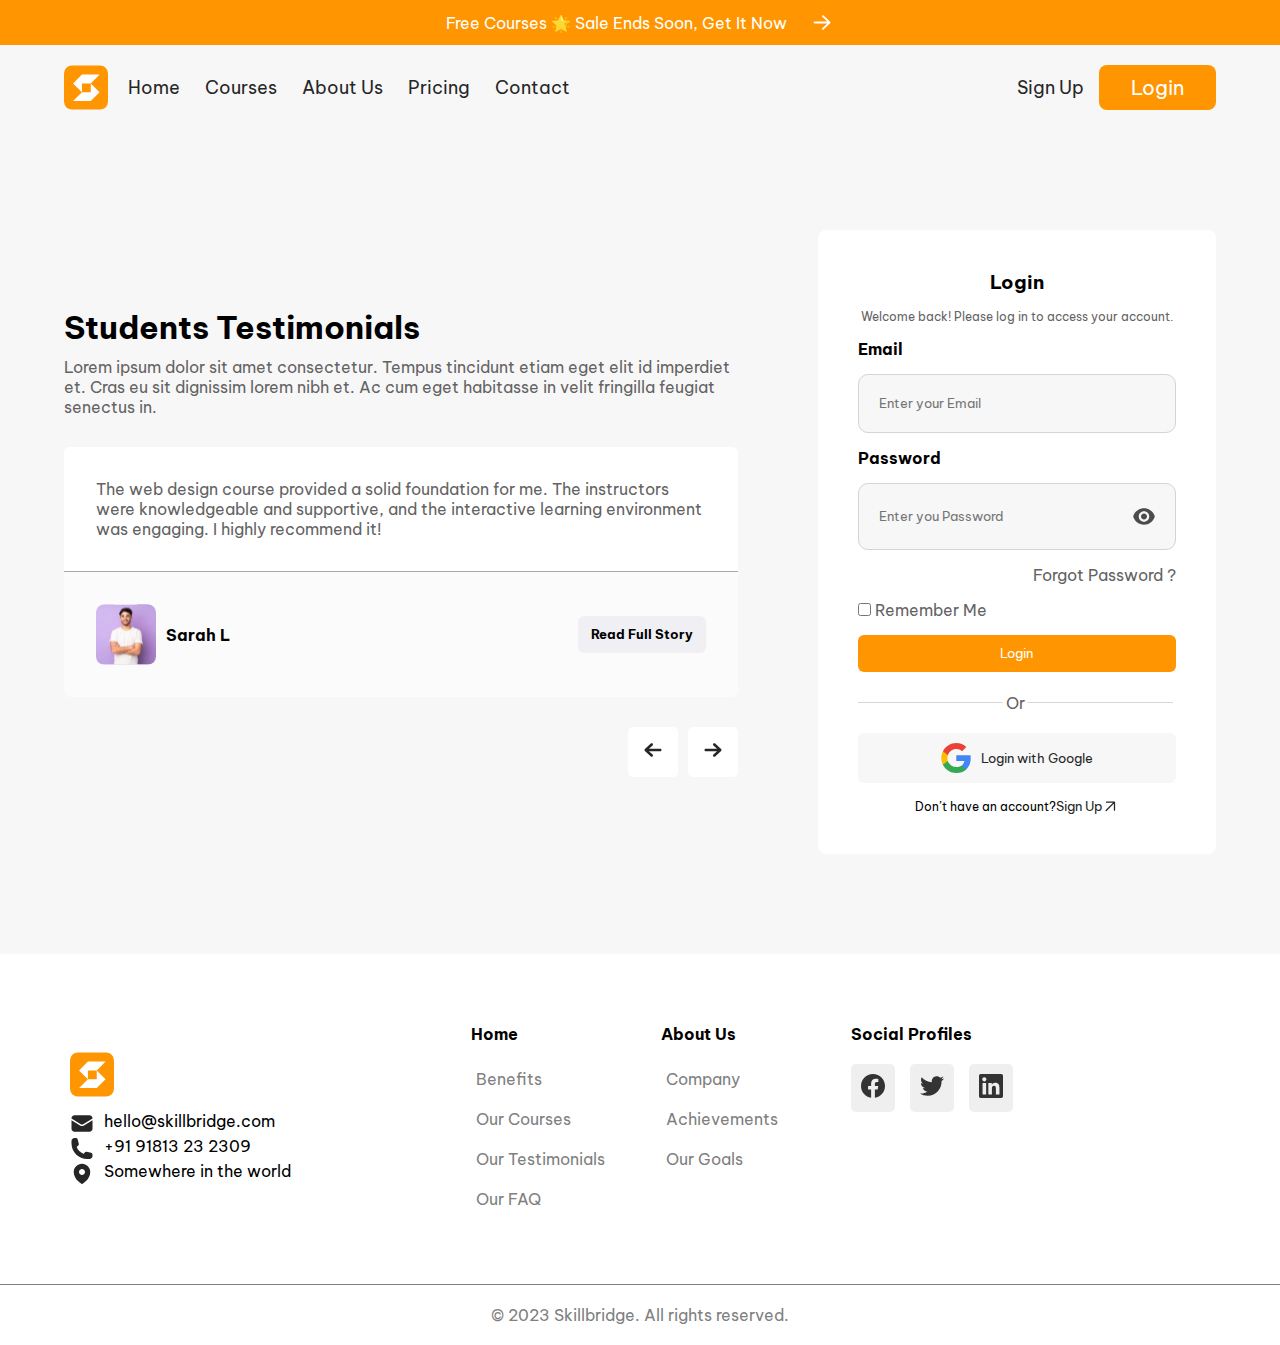
==== commit d18456e9: "header, footer and base css files are added" ====
--- a/html/index.html
+++ b/html/index.html
@@ -5,6 +5,9 @@
     <meta charset="UTF-8">
     <meta name="viewport" content="width=device-width, initial-scale=1.0">
     <title>skill bridge</title>
+    <link rel="stylesheet" href="../css/base.css"/>
+    <link rel="stylesheet" href="../css/header.css"/>
+    <link rel="stylesheet" href="../css/footer.css"/>
     <link rel="stylesheet" href="../css/index.css" />
     <link rel="icon" href="../img/title_logo_icon.svg" type="image/x-icon">
 </head>
--- a/css/base.css
+++ b/css/base.css
@@ -0,0 +1,21 @@
+@import url('https://fonts.googleapis.com/css2?family=Be+Vietnam+Pro&display=swap');
+
+:root {
+    --white: #FFFFFF;
+    --orange: #FF9500;
+    --black: #262626;
+    --background: #F7F7F8;
+    --p_color :  #454444;
+
+}
+
+* {
+    margin: 0;
+    padding: 0;
+    box-sizing: border-box;
+    font-family: 'Be Vietnam Pro';
+}
+
+body {
+    background: #F7F7F8;
+}--- a/css/header.css
+++ b/css/header.css
@@ -0,0 +1,65 @@
+/* header styles*/
+header {
+    max-width: 100%;
+}
+
+.top_banner {
+    background: var(--orange);
+    color: var(--white);
+    width: 100%;
+    padding: 10px;
+    display: flex;
+    align-items: center;
+    justify-content: center;
+    gap: 23px;
+}
+
+header .sub_header {
+    width: 90%;
+    margin: 0 auto;
+    color: var(--black);
+    padding: 20px 0px;
+
+    display: flex;
+    /* align-items: center; */
+    justify-content: space-between;
+    font-size: 18px;
+    font-weight: 400;
+}
+
+nav,
+nav ul,
+.login_sign_up_button_container {
+    display: flex;
+    align-items: center;
+    gap: 15px;
+}
+
+li {
+    list-style: none;
+    padding: 5px;
+    border-radius: 3px;
+}
+
+li:hover{
+    background-color: rgb(215, 212, 212);
+}
+a {
+    text-decoration: none;
+    color: var(--black);
+}
+
+.login_button {
+    background-color: var(--orange);
+    color: var(--white);
+    font-size: 20px;
+    border: none;
+    outline: none;
+    border-radius: 8px;
+    width: 117px;
+    padding: 10px;
+}
+
+.hamburger {
+    display: none;
+}--- a/css/footer.css
+++ b/css/footer.css
@@ -0,0 +1,78 @@
+
+/*footer styles*/
+footer {
+    width: 100%;
+    background-color: var(--white);
+}
+
+footer>.top_footer {
+    display: flex;
+    align-items: center;
+    gap: 350px;
+    /* justify-content:space-between; */
+    padding: 70px;
+}
+
+footer>.top_footer>.contact {
+    display: flex;
+    flex-direction: column;
+    gap: 10px;
+    /* width:100%; */
+}
+
+.sub_container {
+    display: flex;
+    gap: 10px;
+}
+
+.links_container {
+    display: flex;
+    align-items: flex-start;
+    gap: 30px;
+}
+
+.links_container a,
+.forgot_password p a {
+    text-decoration: none;
+    color: grey;
+}
+
+.home_about {
+    display: flex;
+    gap: 30px;
+}
+
+.home,
+.about_us,
+.social_profile {
+    width: 160px;
+    display: flex;
+    flex-direction: column;
+    gap: 20px;
+}
+
+.home>ul,
+.about_us>ul {
+    display: flex;
+    flex-direction: column;
+    gap: 10px;
+}
+
+.top_footer>.links_container>.social_profile>.social_profile_container {
+    display: flex;
+    gap: 15px;
+}
+
+.top_footer>.links_container>.social_profile>.social_profile_container button {
+    padding: 10px;
+    border: none;
+    border-radius: 5px;
+    outline: none;
+}
+
+footer>.bottom_footer {
+    border-top: 1px solid grey;
+    text-align: center;
+    padding: 20px;
+    color: grey;
+}--- a/css/index.css
+++ b/css/index.css
@@ -1,85 +1,3 @@
-@import url('https://fonts.googleapis.com/css2?family=Be+Vietnam+Pro&display=swap');
-
-:root {
-    --white: #FFFFFF;
-    --orange: #FF9500;
-    --black: #262626;
-    --background: #F7F7F8;
-
-}
-
-* {
-    margin: 0;
-    padding: 0;
-    box-sizing: border-box;
-    font-family: 'Be Vietnam Pro';
-}
-
-body {
-    background: #F7F7F8;
-}
-
-header {
-    max-width: 100%;
-
-}
-
-.top_banner {
-    background: var(--orange);
-    color: var(--white);
-    width: 100%;
-    padding: 10px;
-    display: flex;
-    align-items: center;
-    justify-content: center;
-    gap: 23px;
-}
-
-header .sub_header {
-    width: 90%;
-    margin: 0 auto;
-    color: var(--black);
-    padding: 20px 0px;
-
-    display: flex;
-    /* align-items: center; */
-    justify-content: space-between;
-    font-size: 18px;
-    font-weight: 400;
-}
-
-nav,
-nav ul,
-.login_sign_up_button_container {
-    display: flex;
-    align-items: center;
-    gap: 15px;
-}
-
-li {
-    list-style: none;
-}
-
-a {
-    text-decoration: none;
-    color: var(--black);
-}
-
-.login_button {
-    background-color: var(--orange);
-    color: var(--white);
-    font-size: 20px;
-    border: none;
-    outline: none;
-    border-radius: 8px;
-    width: 117px;
-    padding: 10px;
-}
-
-.hamburger {
-    display: none;
-}
-
 .main_container {
     max-width: 90%;
     margin: 0 auto;
@@ -287,84 +205,6 @@
     transform: translate(-50%, -50%);
 }
 
-footer {
-    width: 100%;
-    background-color: var(--white);
-}
-
-footer>.top_footer {
-    display: flex;
-    align-items: center;
-    gap: 360px;
-    /* justify-content:space-between; */
-    padding: 70px;
-}
-
-footer>.top_footer>.contact {
-    display: flex;
-    flex-direction: column;
-    gap: 10px;
-    /* width:100%; */
-}
-
-.sub_container {
-    display: flex;
-    gap: 10px;
-}
-
-.links_container {
-    display: flex;
-    align-items: flex-start;
-    gap: 30px;
-}
-
-.links_container a,
-.forgot_password p a {
-    text-decoration: none;
-    color: grey;
-}
-
-.home_about {
-    display: flex;
-    gap: 30px;
-}
-
-.home,
-.about_us,
-.social_profile {
-    width: 160px;
-    display: flex;
-    flex-direction: column;
-    gap: 20px;
-}
-
-.home>ul,
-.about_us>ul {
-    display: flex;
-    flex-direction: column;
-    gap: 10px;
-}
-
-.top_footer>.links_container>.social_profile>.social_profile_container {
-    display: flex;
-    gap: 15px;
-}
-
-.top_footer>.links_container>.social_profile>.social_profile_container button {
-    padding: 10px;
-    border: none;
-    border-radius: 5px;
-    outline: none;
-}
-
-footer>.bottom_footer {
-    border-top: 1px solid grey;
-    text-align: center;
-    padding: 20px;
-    color: grey;
-}
-
-
 
 /*Mobile Screen*/
 
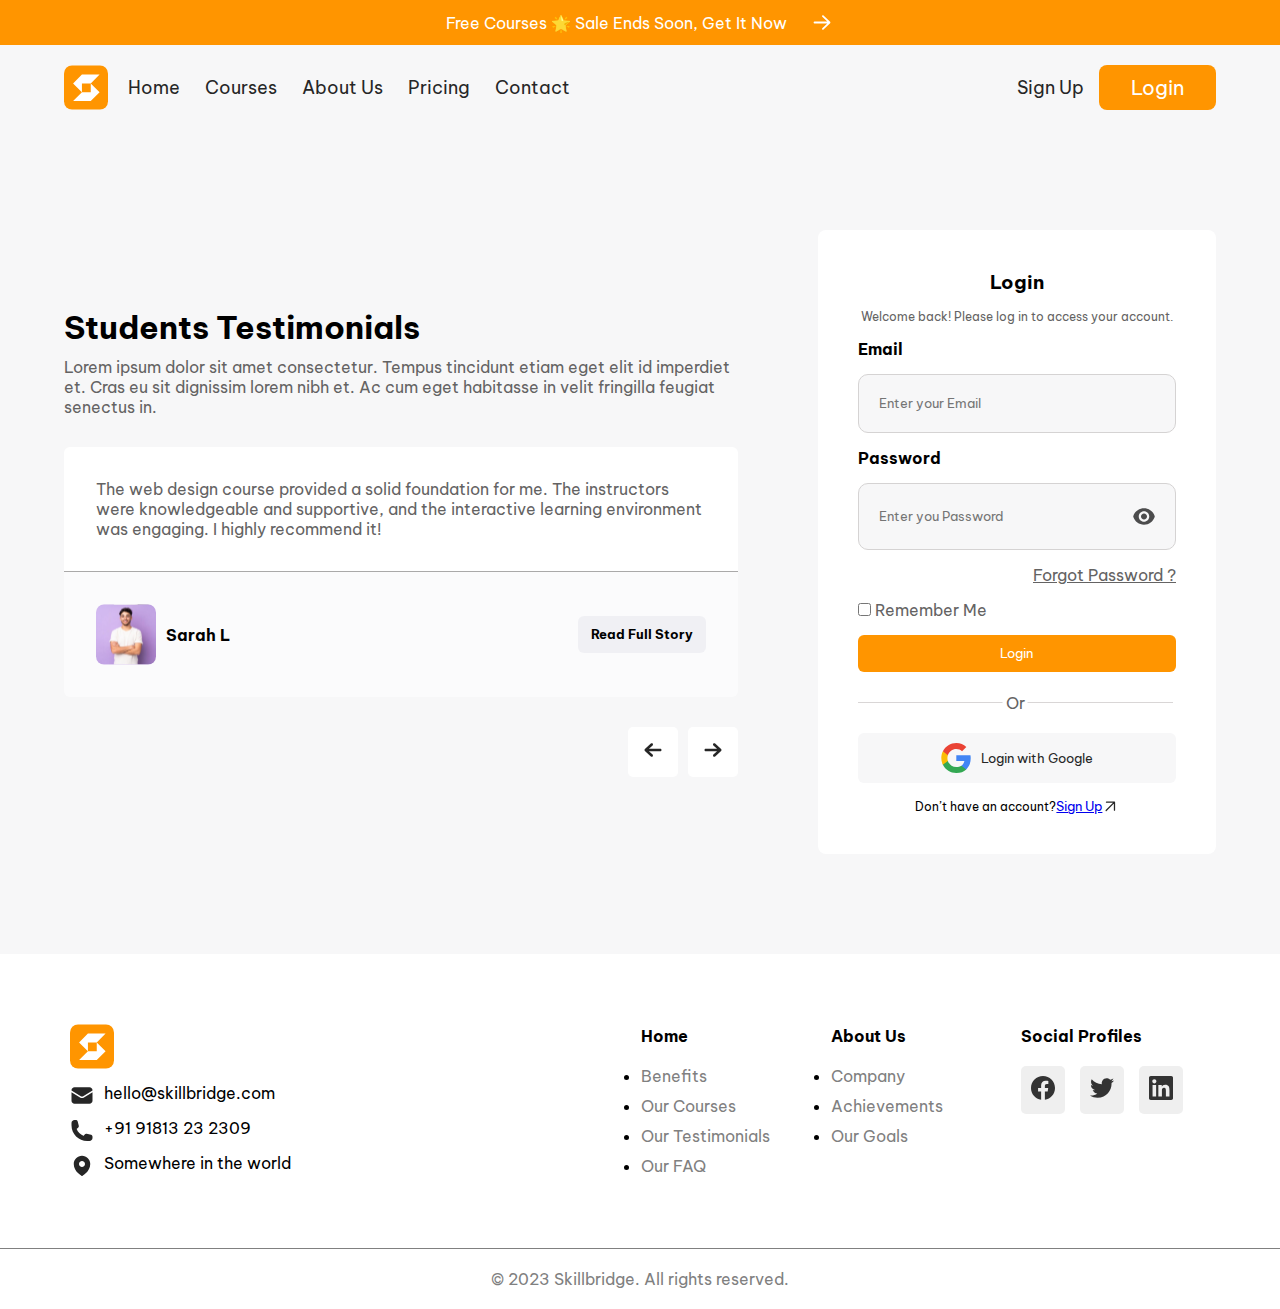
==== commit 4548e9b2: "resuable components added using shadow DOM" ====
--- a/html/index.html
+++ b/html/index.html
@@ -6,38 +6,14 @@
     <meta name="viewport" content="width=device-width, initial-scale=1.0">
     <title>skill bridge</title>
     <link rel="stylesheet" href="../css/base.css"/>
-    <link rel="stylesheet" href="../css/header.css"/>
-    <link rel="stylesheet" href="../css/footer.css"/>
     <link rel="stylesheet" href="../css/index.css" />
     <link rel="icon" href="../img/title_logo_icon.svg" type="image/x-icon">
+    <script src="../src/header.js"></script>
+    <script src="../src/footer.js"></script>
 </head>
 
 <body>
-    <header>
-        <section class="top_banner">
-            <p>Free Courses 🌟 Sale Ends Soon, Get It Now</p>
-            <img src="../img/stroke.svg" alt="stroke" />
-        </section>
-        <section class="sub_header">
-            <nav>
-                <img src="../img/logo.svg" alt="logo" />
-                <ul>
-                    <li><a href="home.html">Home</a></li>
-                    <li><a href="courses.html">Courses</a></li>
-                    <li><a href="about.html">About Us</a></li>
-                    <li><a href="pricing.html">Pricing</a></li>
-                    <li><a href="contact.html">Contact</a></li>
-                </ul>
-            </nav>
-            <div class="login_sign_up_button_container">
-                <a href="./sign_up.html">Sign Up</a>
-                <button class="login_button" onclick="window.location.href='../html/index.html'">Login</button>
-                <div class="hamburger">
-                    <img src="../img/hamburger.svg" alt="hamburger" />
-                </div>
-            </div>
-        </section>
-    </header>
+    <header-component></header-component>
     <main class="main_container">
         <section class="testimonial_container">
             <div class="testimonial_description">
@@ -98,61 +74,7 @@
             </div>
         </form>
     </main>
-    <footer>
-        <section class="top_footer">
-            <section class="contact">
-                <div class="logo_container">
-                    <img src="../img/logo.svg" alt="logo" />
-                </div>
-                <section class="sub_container_section">
-                    <div class="sub_container">
-                        <img src="../img/mail_icon.svg" alt="mail" />
-                        <p>hello@skillbridge.com</p>
-                    </div>
-                    <div class="sub_container">
-                        <img src="../img/phone_icon.svg" alt="phone number" />
-                        <p>+91 91813 23 2309</p>
-                    </div>
-                    <div class="sub_container">
-                        <img src="../img/location_icon.svg" alt="location" />
-                        <p>Somewhere in the world</p>
-                    </div>
-                </section>
-            </section>
-            <div class="links_container">
-                <div class="home_about">
-                    <div class="home">
-                        <h4>Home</h4>
-                        <ul>
-                            <li><a href="./home.html#benefits">Benefits</a></li>
-                            <li><a href="./home.html#our_courses">Our Courses</a></li>
-                            <li><a href="./home.html#our_testimonials">Our Testimonials</a></li>
-                            <li><a href="./home.html#our_faq">Our FAQ</a></li>
-                        </ul>
-                    </div>
-                    <div class="about_us">
-                        <h4>About Us</h4>
-                        <ul>
-                            <li><a href="./about.html#">Company</a></li>
-                            <li><a href="./about.html#">Achievements</a></li>
-                            <li><a href="./about.html#">Our Goals</a></li>
-                        </ul>
-                    </div>
-                </div>
-                <div class="social_profile">
-                    <h4>Social Profiles</h4>
-                    <div class="social_profile_container">
-                        <button><img src="../img/fb_icon.svg" /></button>
-                        <button><img src="../img/twitter_logo.svg" /></button>
-                        <button><img src="../img/linkedin_icon.svg" /></button>
-                    </div>
-                </div>
-            </div>
-        </section>
-        <section class="bottom_footer">
-            <p>© 2023 Skillbridge. All rights reserved.</p>
-        </section>
-    </footer>
+    <footer-component></footer-component>
 </body>
 
 </html>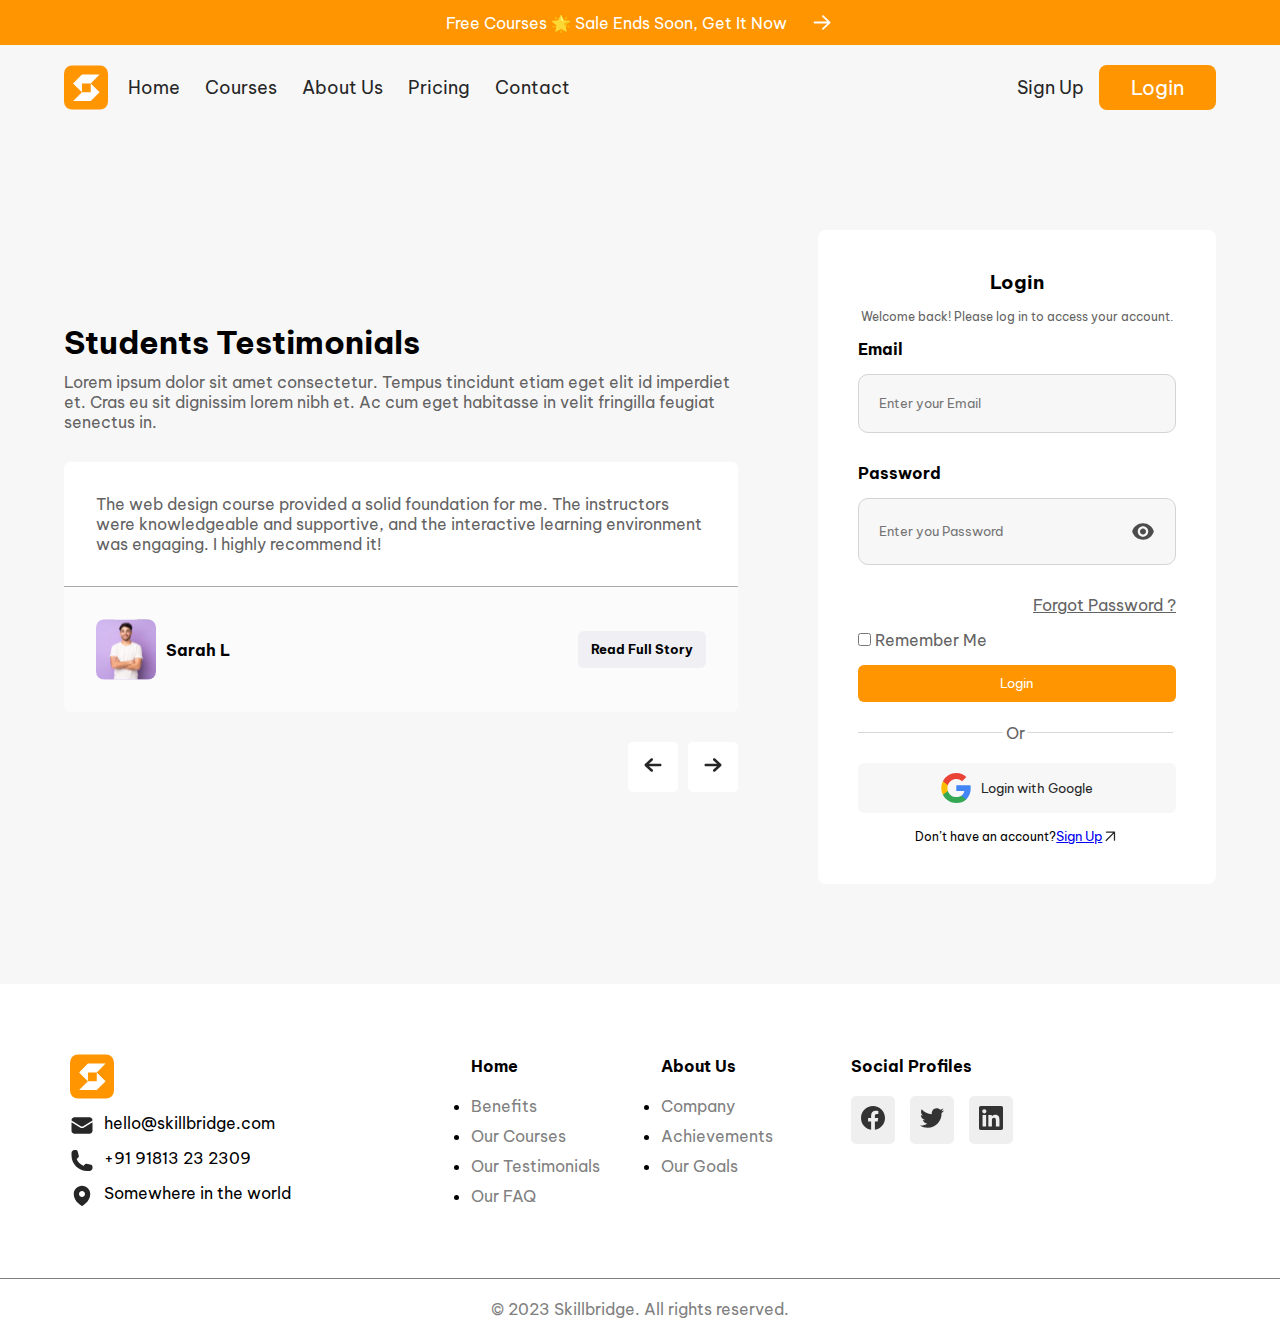
==== commit c23aea20: "validation using local storage code added" ====
--- a/html/index.html
+++ b/html/index.html
@@ -42,28 +42,39 @@
                 <button><img src="../img/forward_arrow.svg" /></button>
             </div>
         </section>
-        <form class="login_container">
+        <form class="login_container" id="login_form" autocomplete="off">
             <h3>Login</h3>
             <p class="login_welcome">Welcome back! Please log in to access your account.</p>
             <div class="input_container">
                 <label>Email</label>
-                <input type="text" placeholder="Enter your Email" />
+                <input type="email"
+                id="user_email" 
+                placeholder="Enter your Email" 
+                autocomplete="off"
+                required />
             </div>
+            <p id="email_error"></p>
             <div class="input_container">
                 <label>Password</label>
                 <div class="password_container">
-                    <input type="password" placeholder="Enter you Password" />
-                    <img src="../img/password_icon.svg" alt="password icon" />
+                    <input type="password" 
+                    id="user_password"
+                    placeholder="Enter you Password" 
+                    autocomplete="off"
+                    required/>
+                    <img src="../img/password_icon.svg" alt="password icon" 
+                    id="toggle_image"/>
                 </div>
             </div>
+            <p id="password_error"></p>
             <div class="forgot_password">
                 <a href="#">Forgot Password ?</a>
             </div>
             <div class="check_box_container">
-                <input type="checkbox" />
+                <input type="checkbox" required/>
                 <label>Remember Me</label>
             </div>
-            <button class="login_submit_button" type="submit" formaction="home.html">Login</button>
+            <button class="login_submit_button" type="submit">Login</button>
             <div class="horizontal_line"></div>
             <button class="google_login_button" onclick="window.location.href ='www.google.com'"><img
                     src="../img/google_logo.svg" />Login with Google</button>
@@ -75,6 +86,7 @@
         </form>
     </main>
     <footer-component></footer-component>
+    <script src="../src/script.js"></script>
+    <script src="../src/toggle.js"></script>
 </body>
-
 </html>--- a/css/index.css
+++ b/css/index.css
@@ -68,7 +68,8 @@
     width: 100%;
 }
 
-.input_container [type="text"] {
+.input_container [type="text"],
+.input_container [type="email"] {
     padding: 20px;
     border: 1px solid rgb(213, 211, 211);
     outline: none;
@@ -90,11 +91,27 @@
     width: 100%;
     display: flex;
     align-items: center;
-    gap: calc(100% - 12rem);
+    justify-content: space-between;
+    /* gap: calc(100% - 12rem); */
     padding: 20px;
     border: 1px solid rgb(213, 211, 211);
     border-radius: 10px;
     background-color: var(--background);
+}
+#email_error,
+#password_error{
+    color:red;
+}
+
+input:focus{
+    background-color: var(--background);
+}
+
+input:-webkit-autofill,
+input:-webkit-autofill:hover, 
+input:-webkit-autofill:focus, 
+input:-webkit-autofill:active{
+    -webkit-box-shadow: 0 0 0 30px white inset !important;
 }
 
 .forgot_password {
@@ -320,7 +337,7 @@
         padding: 1em;
     }
 
-    .password_container {
+    . {
         padding: .75em;
         gap:4em;
     } */
@@ -429,13 +446,14 @@
             }
 
             .input_container [type="text"],
+            .input_container [type="email"],
             .input_container>.password_container [type="password"] {
                 font-size: 10px;
             }
 
-            .password_container {
+            /* .password_container {
                 gap: 40px;
-            }
+            } */
         }
 
     }
@@ -502,7 +520,8 @@
         padding: 10px;
     }
 
-    .input_container [type="text"] {
+    .input_container [type="text"],
+    .input_container [type="email"] {
         padding: 12px;
     }
 
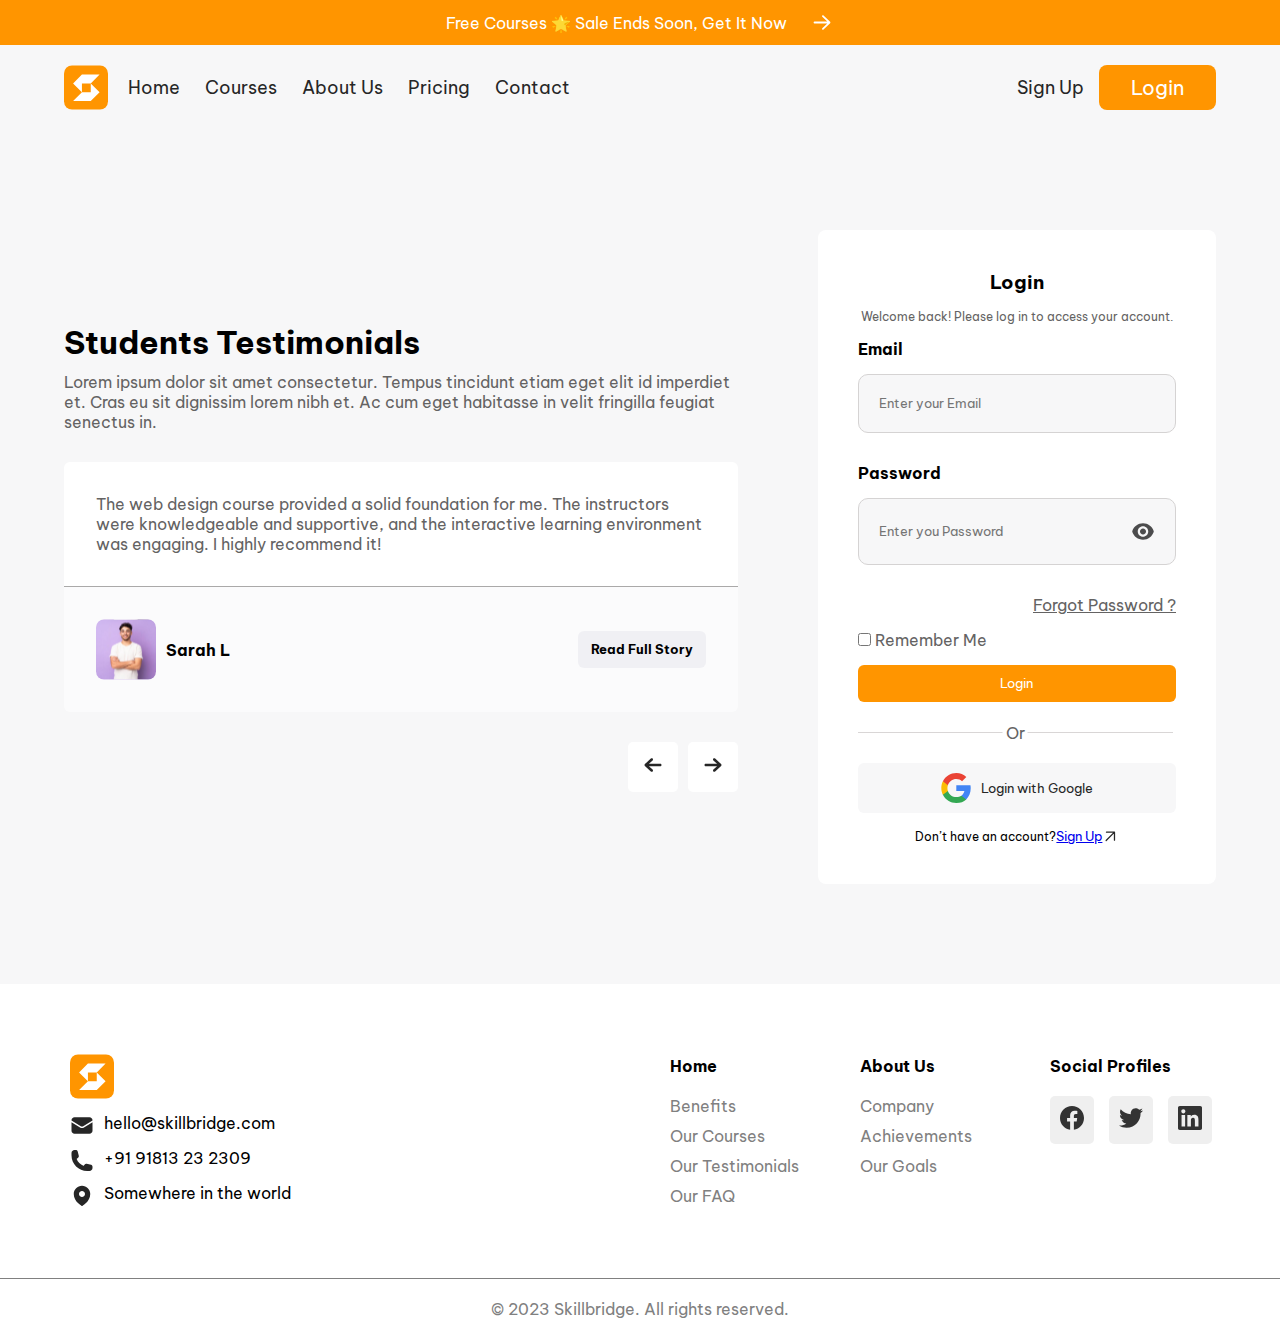
==== commit 4cd03812: "folder name changed" ====
--- a/html/index.html
+++ b/html/index.html
@@ -5,11 +5,13 @@
     <meta charset="UTF-8">
     <meta name="viewport" content="width=device-width, initial-scale=1.0">
     <title>skill bridge</title>
-    <link rel="stylesheet" href="../css/base.css"/>
-    <link rel="stylesheet" href="../css/index.css" />
+    <link rel="stylesheet" href="../style/base.css"/>
+    <link rel="stylesheet" href="../style/index.css" />
     <link rel="icon" href="../img/title_logo_icon.svg" type="image/x-icon">
     <script src="../src/header.js"></script>
     <script src="../src/footer.js"></script>
+    <script src="../src/script.js"></script>
+    <script src="../src/toggle.js"></script>
 </head>
 
 <body>
@@ -86,7 +88,5 @@
         </form>
     </main>
     <footer-component></footer-component>
-    <script src="../src/script.js"></script>
-    <script src="../src/toggle.js"></script>
 </body>
 </html>--- a/style/base.css
+++ b/style/base.css
@@ -0,0 +1,21 @@
+@import url('https://fonts.googleapis.com/css2?family=Be+Vietnam+Pro&display=swap');
+
+:root {
+    --white: #FFFFFF;
+    --orange: #FF9500;
+    --black: #262626;
+    --background: #F7F7F8;
+    --p_color :  #454444;
+
+}
+
+* {
+    margin: 0;
+    padding: 0;
+    box-sizing: border-box;
+    font-family: 'Be Vietnam Pro';
+}
+
+body {
+    background: #F7F7F8;
+}--- a/style/index.css
+++ b/style/index.css
@@ -0,0 +1,620 @@
+.main_container {
+    max-width: 90%;
+    margin: 0 auto;
+    padding: 100px 0px;
+    display: flex;
+    gap: 80px;
+}
+
+.testimonial_container {
+    width: 70%;
+    display: flex;
+    flex-direction: column;
+    gap: 30px;
+    margin: auto 0;
+}
+
+.testimonial_description {
+    display: flex;
+    flex-direction: column;
+    gap: 10px;
+}
+
+.testimonial_description p {
+    color: #646363;
+}
+
+
+.testimonial_container>.button_container {
+    display: flex;
+    justify-content: flex-end;
+    gap: 10px;
+}
+
+.button_container button {
+    width: 50px;
+    height: 50px;
+    background-color: var(--white);
+    border: none;
+    outline: none;
+    border-radius: 5px;
+}
+
+
+.login_container {
+    width: 40%;
+    border-radius: 8px;
+    background-color: var(--white);
+    padding: 40px;
+    display: flex;
+    flex-direction: column;
+    gap: 15px;
+}
+
+.login_container h3 {
+    text-align: center;
+}
+
+.login_container p {
+    text-align: center;
+    font-size: 12px;
+    color: #646363;
+}
+
+.input_container {
+    display: flex;
+    flex-direction: column;
+    gap: 15px;
+    width: 100%;
+}
+
+.input_container [type="text"],
+.input_container [type="email"] {
+    padding: 20px;
+    border: 1px solid rgb(213, 211, 211);
+    outline: none;
+    border-radius: 10px;
+    background-color: var(--background);
+}
+
+.input_container>label {
+    font-weight: bold;
+}
+
+.input_container [type="password"] {
+    border: none;
+    outline: none;
+    background-color: transparent;
+}
+
+.password_container {
+    width: 100%;
+    display: flex;
+    align-items: center;
+    justify-content: space-between;
+    /* gap: calc(100% - 12rem); */
+    padding: 20px;
+    border: 1px solid rgb(213, 211, 211);
+    border-radius: 10px;
+    background-color: var(--background);
+}
+#email_error,
+#password_error{
+    color:red;
+}
+
+input:focus{
+    background-color: var(--background);
+}
+
+input:-webkit-autofill,
+input:-webkit-autofill:hover, 
+input:-webkit-autofill:focus, 
+input:-webkit-autofill:active{
+    -webkit-box-shadow: 0 0 0 30px white inset !important;
+}
+
+.forgot_password {
+    display: flex;
+    justify-content: flex-end;
+}
+
+.forgot_password a,
+.check_box_container {
+    color: #646363;
+}
+
+.login_submit_button {
+    width: 100%;
+    background-color: var(--orange);
+    color: var(--white);
+    outline: none;
+    border: none;
+    border-radius: 6px;
+    padding: 10px;
+}
+
+.google_login_button {
+    width: 100%;
+    background-color: var(--background);
+    color: var(--black);
+    outline: none;
+    border: none;
+    border-radius: 6px;
+    padding: 10px;
+    display: flex;
+    align-items: center;
+    justify-content: center;
+    gap: 10px;
+}
+
+.login_link {
+    display: flex;
+    align-items: center;
+    justify-content: center;
+    /* color: var(--black); */
+}
+
+.login_link p {
+    color: #000;
+}
+
+.login_link>a {
+    font-size: 13px;
+}
+
+.login_link img {
+    width: 16px;
+}
+
+
+.profile_container {
+    display: flex;
+    align-items: center;
+    justify-content: space-between;
+    padding: 2rem;
+    border-radius: 0px 0px 6px 6px;
+    background-color: #ffffff89;
+}
+
+.profile {
+    display: flex;
+    align-items: center;
+    gap: 10px;
+    font-weight: bold;
+}
+
+.read_more_button {
+    /* height: 6vh; */
+    width: 21%;
+    padding: 10px 8px;
+    border-radius: 6px;
+    border: none;
+    outline: none;
+    font-weight: bold;
+    background-color: #f0f0f4fa;
+}
+
+.comments_container>p {
+    background-color: var(--white);
+    border-bottom: 1px solid rgb(170, 169, 169);
+    border-radius: 6px 6px 0px 0px;
+    padding: 2rem;
+    color: #646363;
+}
+
+.horizontal_line {
+    position: relative;
+    height: 1px;
+    width: 99%;
+    background-color: rgb(217, 214, 214);
+    margin: 15px 0px;
+}
+
+.horizontal_line::before {
+    content: 'Or';
+    padding: 3px;
+    position: absolute;
+    background-color: #FFFFFF;
+    color: #646363;
+    top: 50%;
+    left: 50%;
+    transform: translate(-50%, -50%);
+}
+
+
+/*Mobile Screen*/
+
+@media (max-width: 480px) {
+
+    /* Footer styles */
+    footer {
+        width: 100%;
+        background-color: #fff;
+    }
+
+    footer>.top_footer {
+        padding: 20px;
+        display: flex;
+        flex-direction: column;
+        gap: 40px;
+    }
+
+    .contact,
+    .social_profile {
+        width: 100%;
+    }
+
+    .links_container {
+        width: 100%;
+        flex-direction: column;
+    }
+
+    .contact>.sub_container {
+        display: flex;
+        gap: 10px;
+    }
+
+    .links_container a,
+    .forgot_password p a {
+        color: grey;
+    }
+
+
+    .home,
+    .about_us,
+    .social_profile {
+        width: 100%;
+    }
+
+    .home>ul,
+    .about_us>ul {
+        display: flex;
+        flex-direction: column;
+        gap: 10px;
+    }
+
+    .top_footer .links_container .social_profile .social_profile_container button {
+        padding: 10px;
+        border: none;
+        border-radius: 5px;
+        outline: none;
+    }
+
+    .bottom_footer {
+        border-top: 1px solid grey;
+        text-align: center;
+        padding: 20px;
+        color: grey;
+    }
+
+    nav ul li a {
+        display: none;
+    }
+
+    .login_sign_up_button_container {
+        display: flex;
+        gap: 10px;
+        font-size: 12px;
+    }
+
+    .hamburger {
+        display: block;
+    }
+
+    nav ul {
+        gap: 10px;
+    }
+
+    .main_container {
+        flex-direction: column-reverse;
+    }
+
+    .login_container,
+    .testimonial_container {
+        width: 84%;
+        margin: 0 auto;
+    }
+
+    .testimonial_container .button_container {
+        justify-content: center;
+    }
+
+    .profile {
+        font-size: 10px;
+    }
+
+    .profile_container {
+        flex-direction: row;
+    }
+
+    .read_more_button {
+        width: 40%;
+        font-size: 10px;
+    }
+
+    /* .input_container [type="text"]{
+        padding: 1em;
+    }
+
+    . {
+        padding: .75em;
+        gap:4em;
+    } */
+
+    .password_container img {
+        width: 15px;
+    }
+
+    footer>.top_footer {
+        padding: 30px;
+    }
+
+}
+
+@media(max-width:450px) {
+
+    /*header styles*/
+    .top_banner {
+        padding: 2px;
+        font-size: 10px;
+    }
+
+    nav {
+        gap: 5px;
+    }
+
+    header .sub_header {
+        padding: 5px;
+    }
+
+    .login_sign_up_button_container a {
+        font-size: 10px;
+    }
+
+    .login_button {
+        padding: 2px;
+    }
+
+    /*testimonials container*/
+    .profile_container {
+        padding: 1rem;
+    }
+
+    /* login container */
+    .login_container {
+        padding: 25px;
+    }
+
+    input {
+        font-size: 15px;
+    }
+
+    .login_container {
+        font-size: 12px;
+    }
+
+    /*footer styles*/
+    .contact .sub_container {
+        font-size: 12px;
+    }
+
+    @media (max-width : 380px) {
+
+        /* login_container styles */
+
+        .login_container {
+            padding: 20px;
+            font-size: 10px;
+        }
+
+        /* .input_container [type="text"]{
+            padding: 10px;
+        }
+        .password_container {
+            padding: 10px;
+        } */
+
+        /* testimonials container*/
+        .read_more_button {
+            font-size: 8px;
+        }
+
+        /*footer styles*/
+        .contact>.sub_container img {
+            width: 20px;
+        }
+
+        .top_footer .social_profile>.social_profile_container button img {
+            width: 15px;
+        }
+
+        .bottom_footer {
+            font-size: 10px;
+        }
+
+        @media (max-width:346px) {
+
+            /*login_container*/
+            .login_link p,
+            .login_link a {
+                font-size: 7px;
+            }
+
+            .login_link img {
+                width: 8px;
+            }
+
+            .input_container [type="text"],
+            .input_container [type="email"],
+            .input_container>.password_container [type="password"] {
+                font-size: 10px;
+            }
+
+            /* .password_container {
+                gap: 40px;
+            } */
+        }
+
+    }
+
+}
+
+/* laptop 769 - 1024*/
+@media (max-width:1024px) {
+    footer>.top_footer {
+        gap: 120px;
+        padding: 12px;
+    }
+
+    .read_more_button {
+        font-size: 0.5em;
+    }
+
+    @media (max-width:920px) {
+        footer>.top_footer {
+            gap: 80px;
+        }
+
+        .links_container {
+            gap: 15px;
+        }
+
+        .read_more_button {
+            font-size: .25em;
+        }
+
+    }
+
+
+    /* @media (max-width:810px){
+        .password_container{
+            gap: calc(100%-8rem);
+        }
+
+        .password_container img{
+            width: 12px;
+        }
+    } */
+}
+
+@media (max-width:835px) {
+    footer>.top_footer {
+        gap: 1rem;
+    }
+
+    .home_about {
+        gap: 1rem;
+    }
+
+    .read_more_button {
+        width: 20%;
+        padding: 6px;
+    }
+
+    .profile {
+        gap: 10px;
+    }
+
+    .password_container {
+        padding: 10px;
+    }
+
+    .input_container [type="text"],
+    .input_container [type="email"] {
+        padding: 12px;
+    }
+
+    @media (max-width:785px) {
+        .profile_container {
+            gap: 0.75rem;
+        }
+    }
+
+}
+
+/*Tablet 481 - 768 */
+@media (min-width:481px) and (max-width:768px) {
+
+    .sub_header nav ul {
+        display: none;
+    }
+
+    .hamburger {
+        display: block;
+    }
+
+    footer>.top_footer {
+        flex-direction: column;
+        align-items: flex-start;
+        justify-content: space-evenly;
+    }
+
+    .main_container {
+        flex-direction: column-reverse;
+    }
+
+    .login_container,
+    .testimonial_container {
+        width: 84%;
+        margin: 0 auto;
+    }
+
+    .profile_container {
+        flex-direction: column;
+        align-items: flex-start;
+        gap: 1rem;
+    }
+
+    .read_more_button {
+        width: 100%;
+    }
+
+    @media (max-width:530px) {
+        .home_about {
+            width: 50%;
+        }
+
+        .profile {
+            font-size: 12px;
+        }
+
+
+    }
+}
+
+
+/*desktop 1024 - 1200 */
+@media (min-width:1025px) {
+    footer>.top_footer {
+        gap: 180px;
+    }
+
+    .profile_container {
+        gap: .5rem;
+    }
+}
+
+/* @media (max-width:880px) {
+    footer>.top_footer {
+        padding: 30px;
+    }
+    @media (max-width:795px) {
+
+        footer>.top_footer {
+            gap: 10px;
+        }
+        .contact
+        {
+            font-size: 15px;
+        }
+
+        .social_profile_container > button {
+            padding: 2px;
+        }
+
+        .social_profile_container button img {
+            width: 12px;
+        }
+    }
+} */